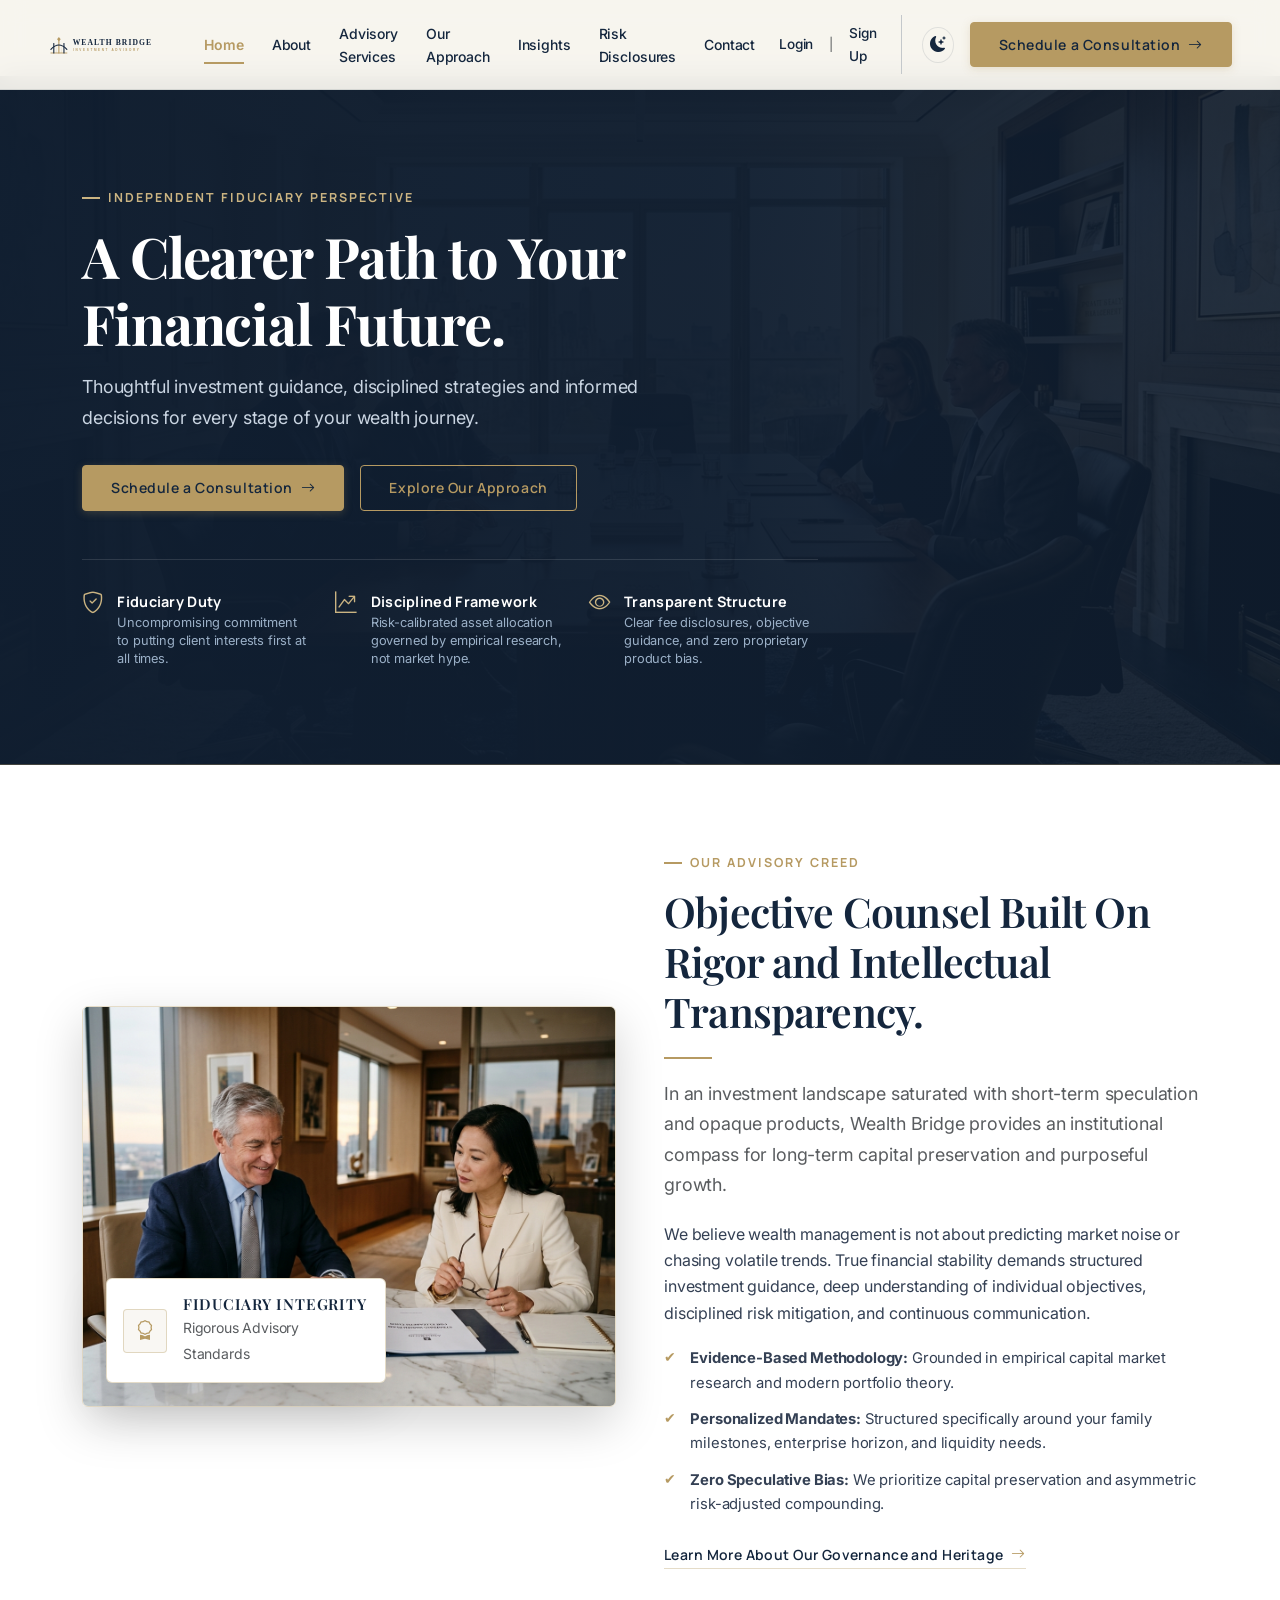
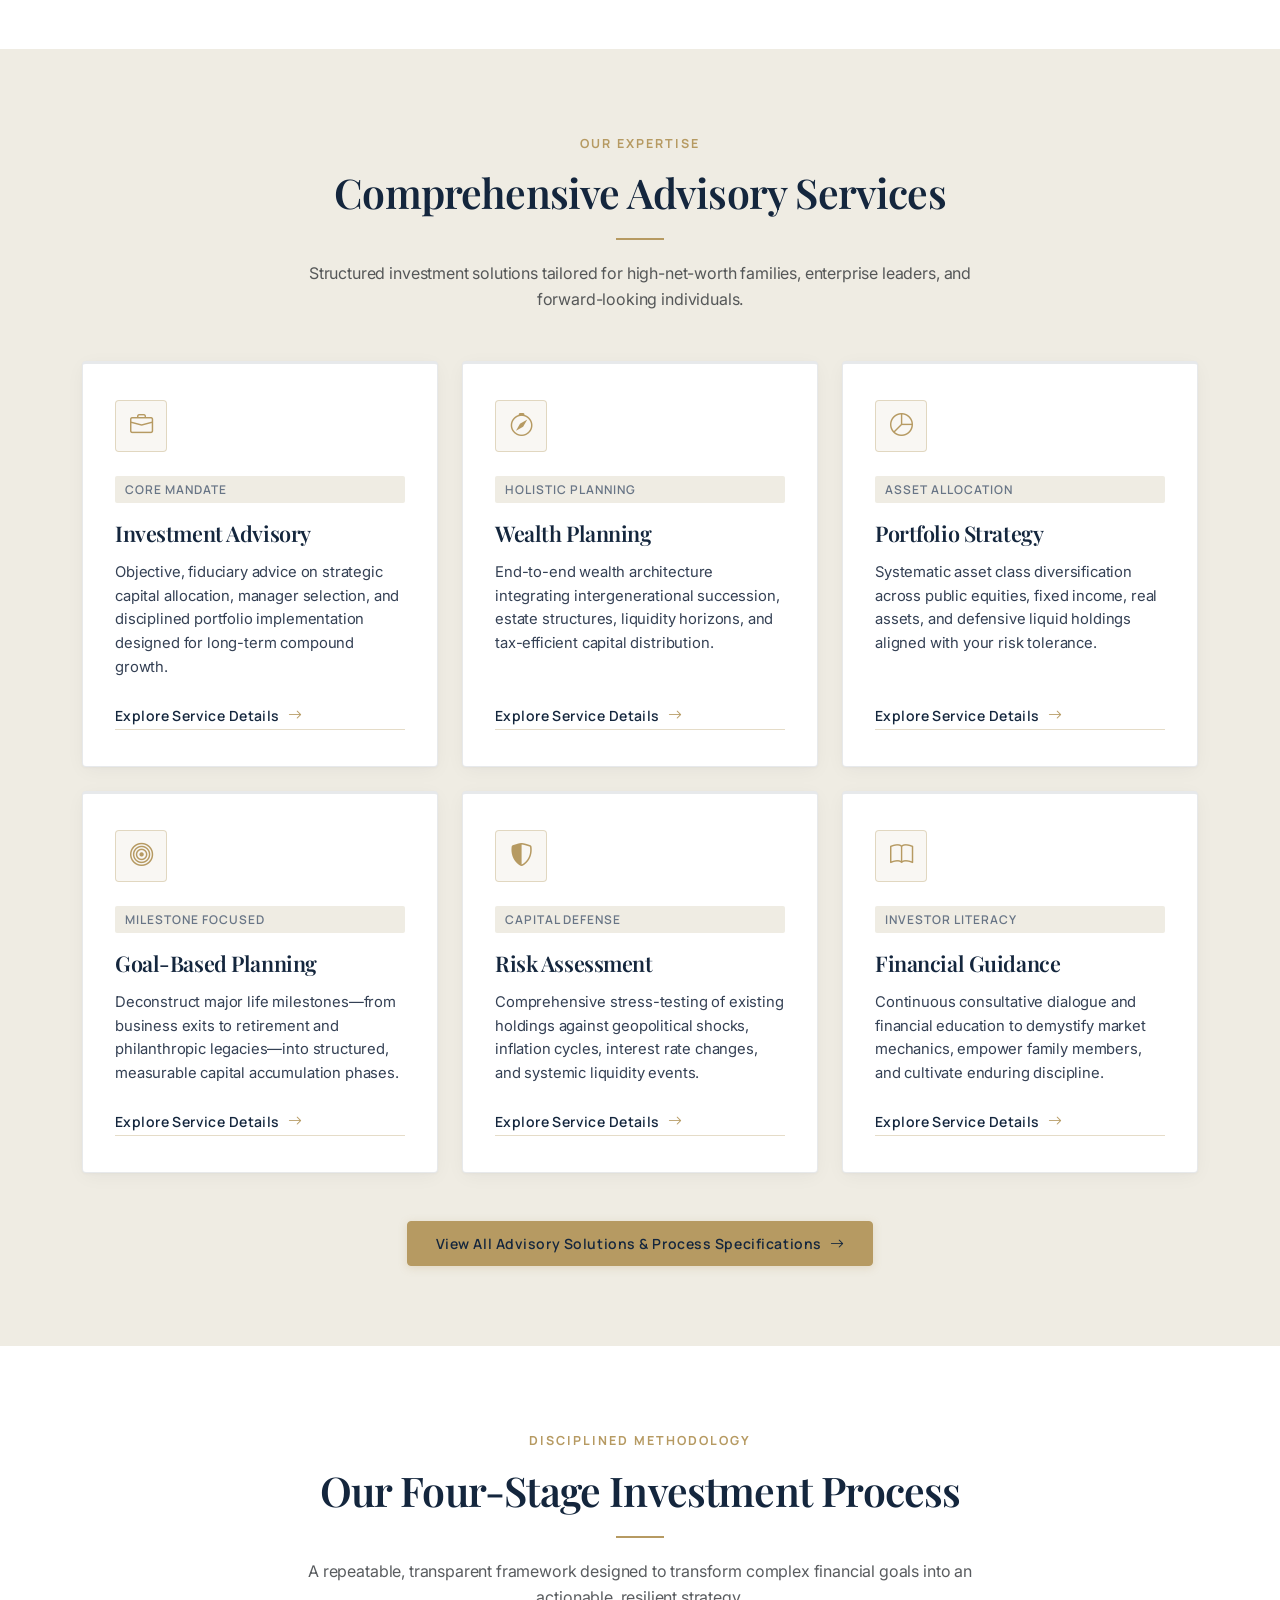
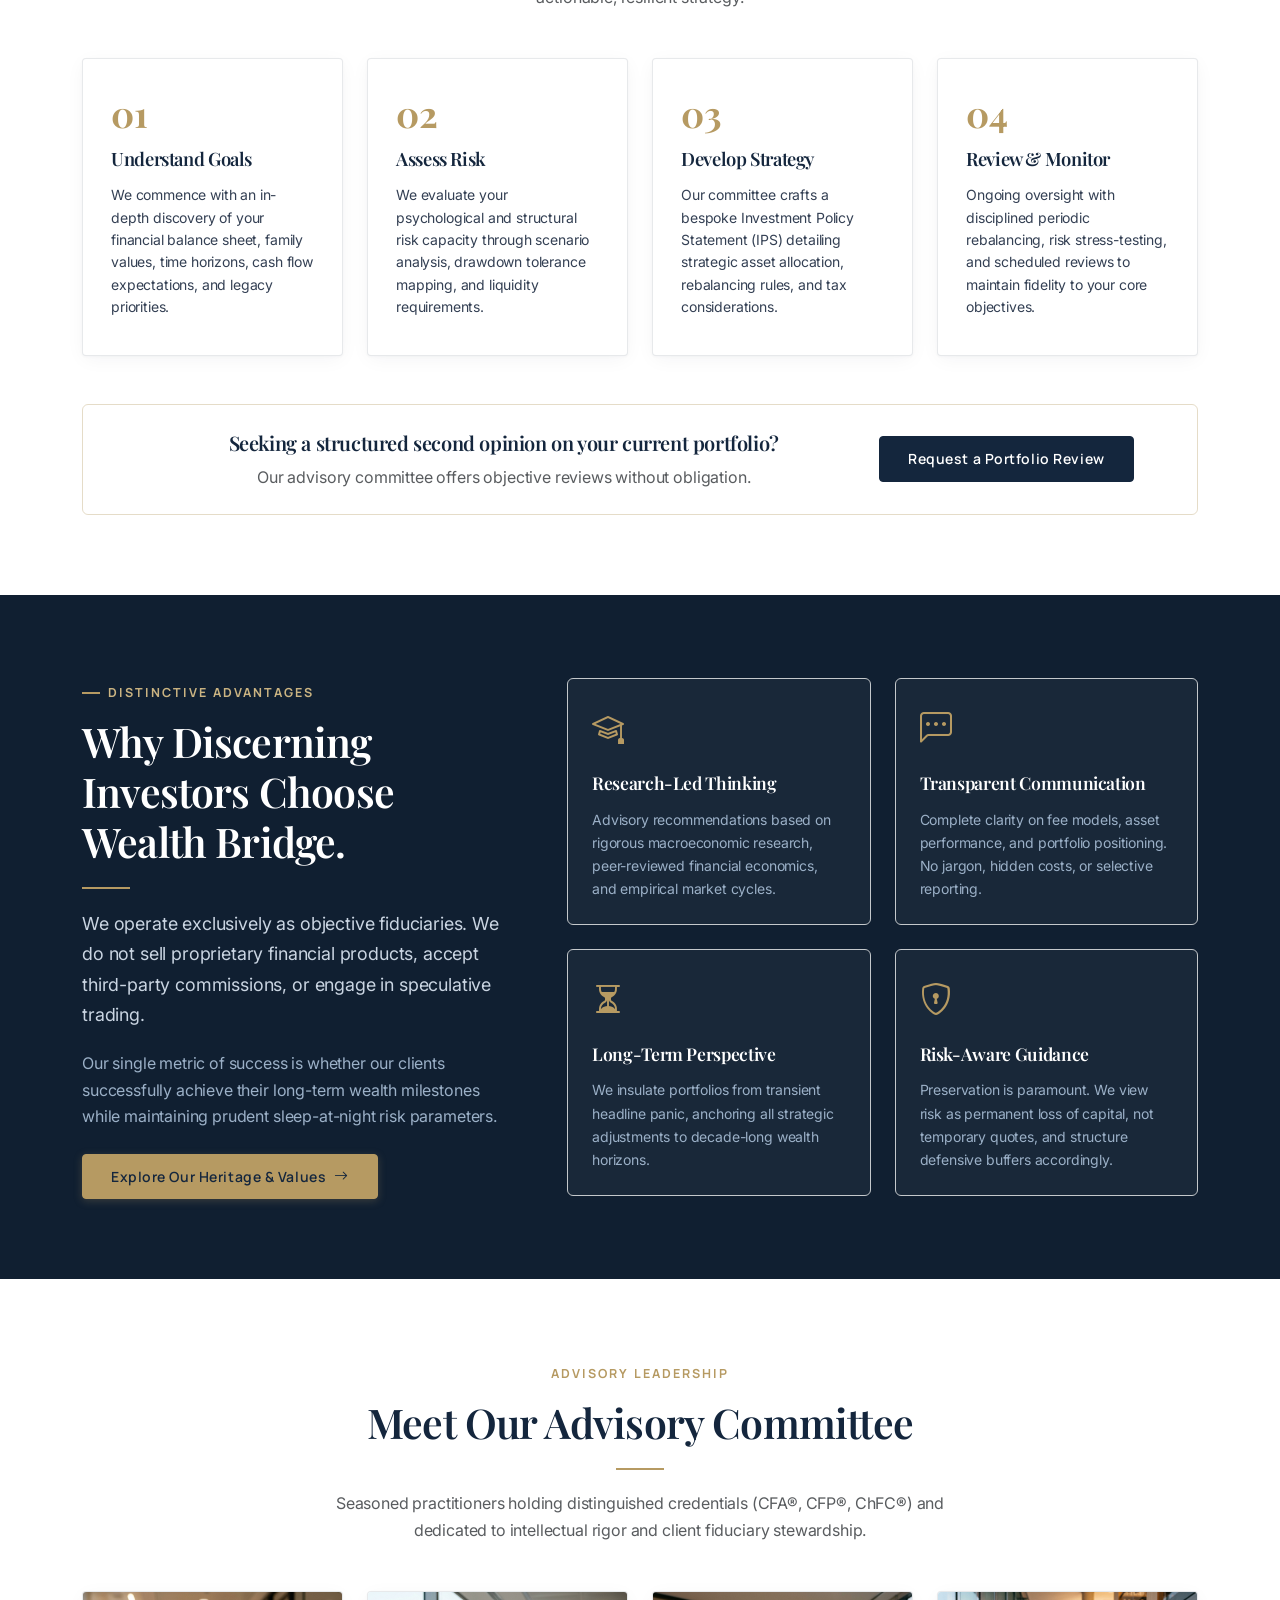
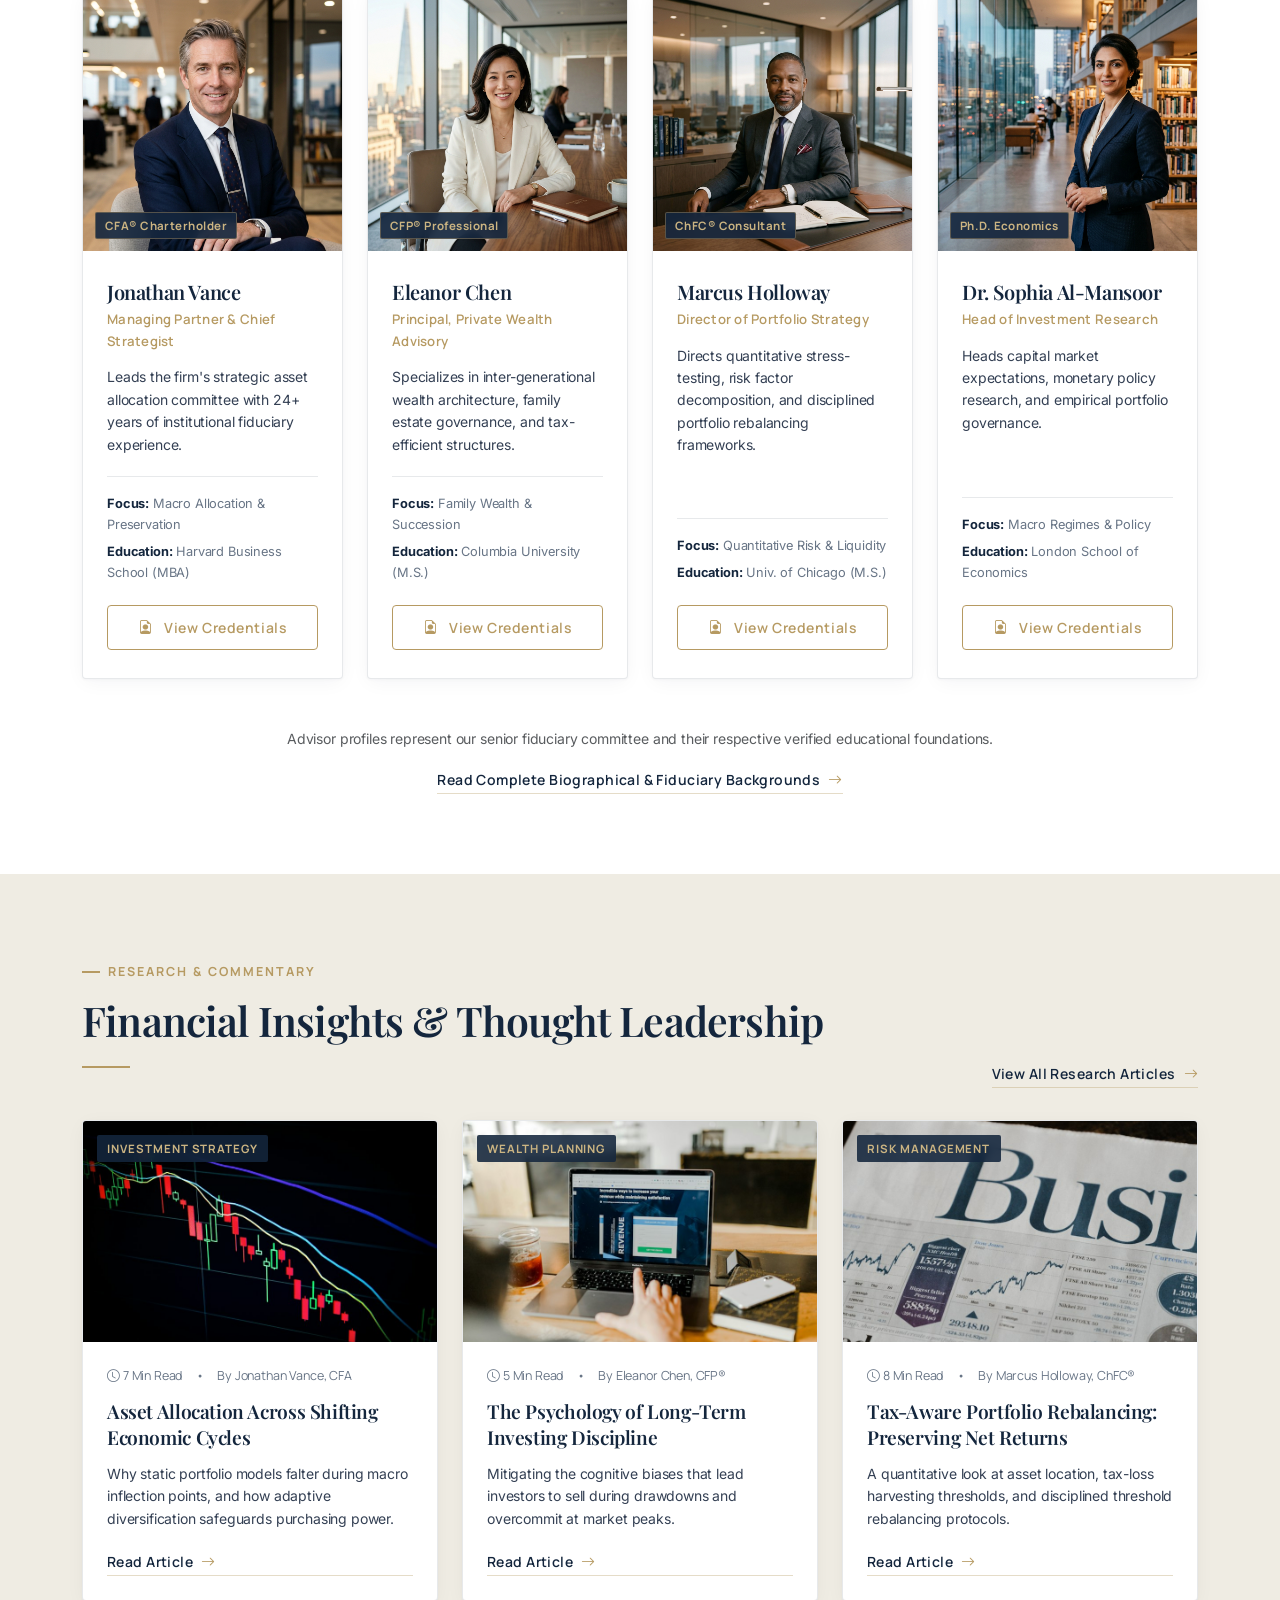
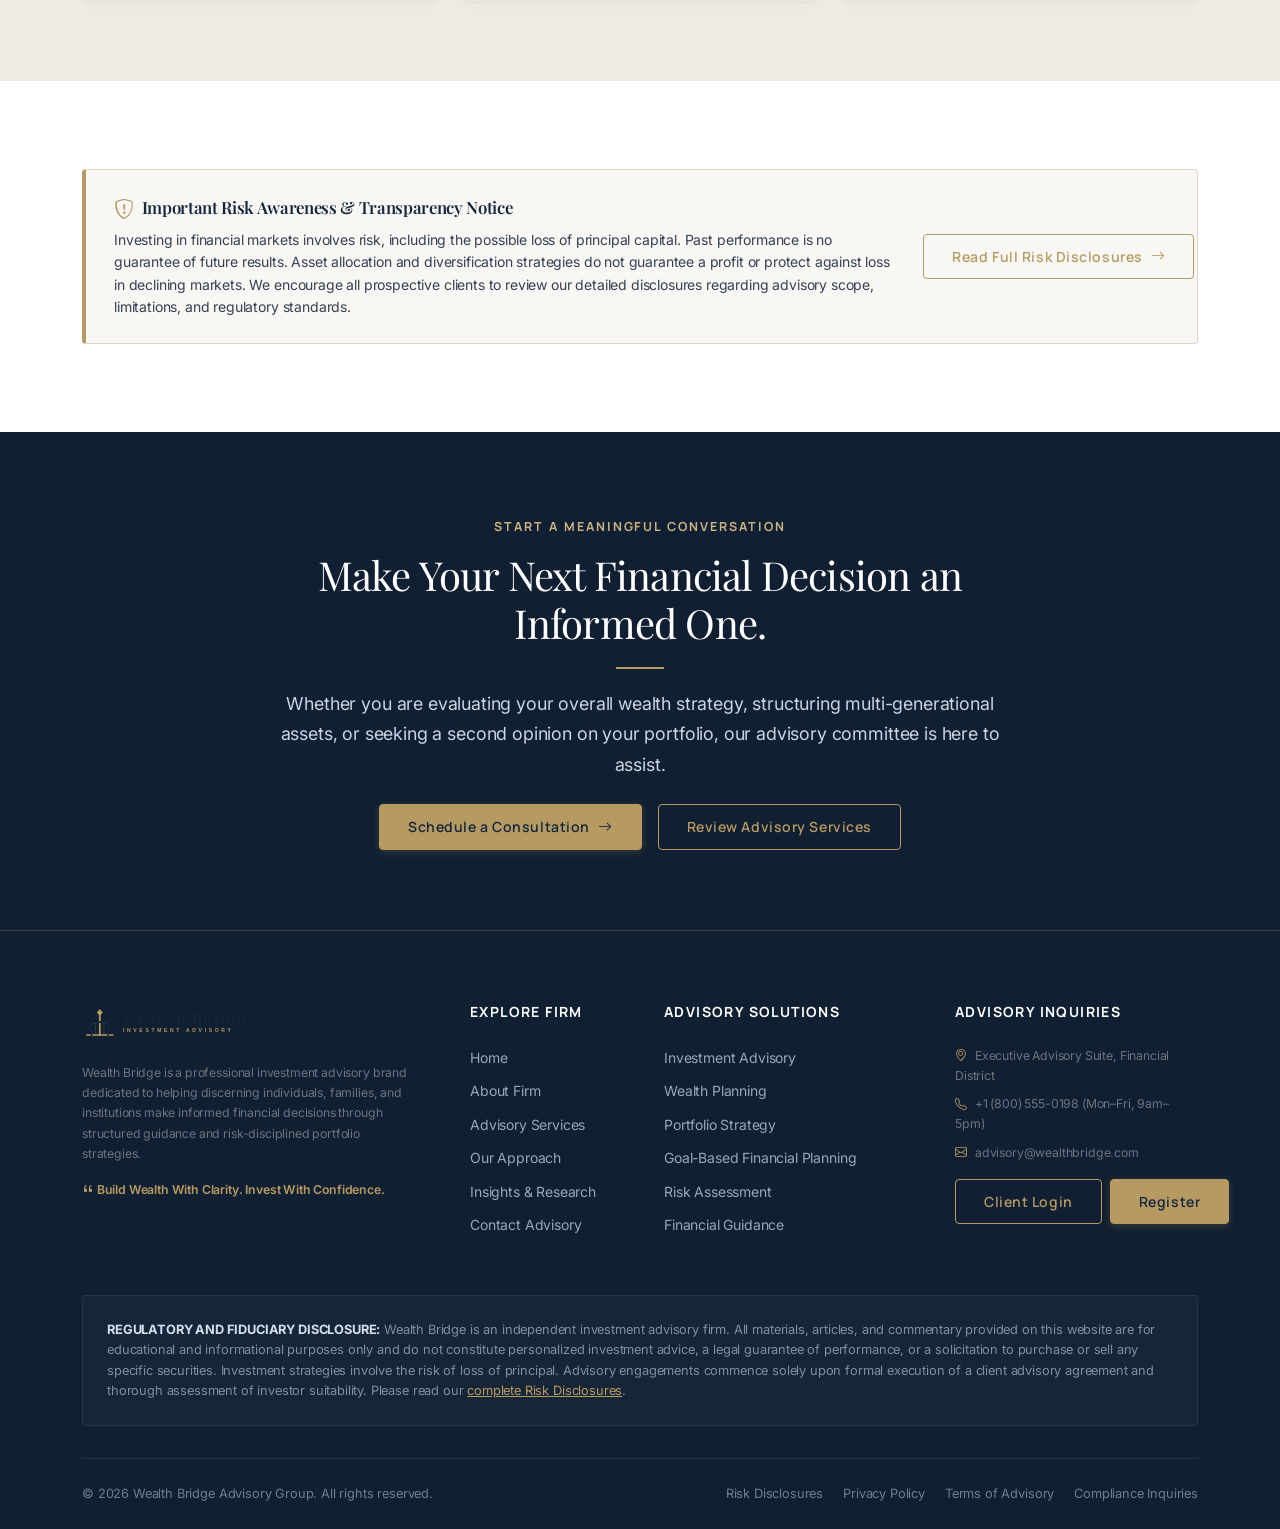
==== index.html @ e9078e32 "Initial commit: Complete Wealth Bridge luxury investment advisory website" ====
<!DOCTYPE html>
<html lang="en" data-theme="light">
<head>
  <meta charset="UTF-8">
  <meta name="viewport" content="width=device-width, initial-scale=1.0">
  <title>Wealth Bridge | Investment Advisory — Build Wealth With Clarity. Invest With Confidence.</title>
  <meta name="description" content="Wealth Bridge is a premier private investment advisory firm providing research-led wealth planning, portfolio strategy, and fiduciary guidance for discerning individuals and institutions.">
  <link rel="icon" type="image/svg+xml" href="assets/images/favicon.svg">

  <!-- Bootstrap 5 CSS & Bootstrap Icons CDN -->
  <link rel="stylesheet" href="https://cdn.jsdelivr.net/npm/bootstrap@5.3.3/dist/css/bootstrap.min.css">
  <link rel="stylesheet" href="https://cdn.jsdelivr.net/npm/bootstrap-icons@1.11.3/font/bootstrap-icons.min.css">

  <!-- Custom Design System -->
  <link rel="stylesheet" href="assets/css/style.css">
</head>
<body>

  <!-- =========================================================================
       MANDATORY NAVIGATION BAR
       ========================================================================= -->
  <header class="wb-navbar">
    <div class="container-fluid px-lg-5">
      <div class="d-flex align-items-center justify-content-between">
        
        <!-- Brand Logo -->
        <a class="navbar-brand" href="index.html" aria-label="Wealth Bridge Home">
          <img src="assets/images/logo.svg" alt="Wealth Bridge Logo" class="brand-logo-img" width="220" height="44">
        </a>

        <!-- Desktop Navigation Items -->
        <nav class="d-none d-xl-flex align-items-center navbar-nav flex-row">
          <a class="nav-link active" href="index.html">Home</a>
          <a class="nav-link" href="about.html">About</a>
          <a class="nav-link" href="advisory-services.html">Advisory Services</a>
          <a class="nav-link" href="investment-approach.html">Our Approach</a>
          <a class="nav-link" href="insights.html">Insights</a>
          <a class="nav-link" href="risk-disclosures.html">Risk Disclosures</a>
          <a class="nav-link" href="contact.html">Contact</a>
        </nav>

        <!-- Navbar Actions (Auth, Theme Toggle, CTA) -->
        <div class="d-flex align-items-center gap-2 gap-md-3">
          
          <!-- Auth links (Desktop) -->
          <div class="d-none d-lg-flex align-items-center gap-1 border-end pe-2 me-1 border-secondary-subtle">
            <a href="login.html" class="nav-auth-link">Login</a>
            <span class="text-muted" style="font-size: 0.8rem;">|</span>
            <a href="signup.html" class="nav-auth-link">Sign Up</a>
          </div>

          <!-- Theme Toggle -->
          <button type="button" class="theme-toggle-btn" aria-label="Toggle theme mode" title="Toggle theme">
            <i class="bi bi-moon-stars-fill"></i>
          </button>

          <!-- Highlighted Mandatory CTA Button -->
          <a href="contact.html" class="btn btn-gold d-none d-sm-inline-flex">
            <span>Schedule a Consultation</span>
            <i class="bi bi-arrow-right"></i>
          </a>

          <!-- Mobile Hamburger Trigger -->
          <button class="navbar-toggler d-xl-none" type="button" data-bs-toggle="offcanvas" data-bs-target="#mobileNavOffcanvas" aria-controls="mobileNavOffcanvas" aria-label="Open navigation menu">
            <i class="bi bi-list fs-3"></i>
          </button>

        </div>
      </div>
    </div>
  </header>

  <!-- Mobile Offcanvas Drawer -->
  <div class="offcanvas offcanvas-end wb-offcanvas" tabindex="-1" id="mobileNavOffcanvas" aria-labelledby="mobileNavLabel">
    <div class="offcanvas-header">
      <a href="index.html" class="d-flex align-items-center">
        <img src="assets/images/logo.svg" alt="Wealth Bridge Logo" class="brand-logo-img" style="height: 34px;">
      </a>
      <button type="button" class="btn-close" data-bs-dismiss="offcanvas" aria-label="Close menu"></button>
    </div>
    <div class="offcanvas-body d-flex flex-column justify-content-between p-4">
      <nav class="nav flex-column mb-4">
        <a class="nav-link active" href="index.html">Home</a>
        <a class="nav-link" href="about.html">About</a>
        <a class="nav-link" href="advisory-services.html">Advisory Services</a>
        <a class="nav-link" href="investment-approach.html">Our Approach</a>
        <a class="nav-link" href="insights.html">Insights</a>
        <a class="nav-link" href="risk-disclosures.html">Risk Disclosures</a>
        <a class="nav-link" href="contact.html">Contact</a>
      </nav>

      <div class="pt-3 border-top">
        <div class="d-flex gap-2 mb-3">
          <a href="login.html" class="btn btn-outline-gold flex-fill text-center">Login</a>
          <a href="signup.html" class="btn btn-gold flex-fill text-center">Sign Up</a>
        </div>
        <a href="contact.html" class="btn btn-navy w-100 mb-3">
          <i class="bi bi-calendar-event me-2"></i>Schedule a Consultation
        </a>
        <p class="text-muted small text-center mb-0">Build Wealth With Clarity. Invest With Confidence.</p>
      </div>
    </div>
  </div>

  <!-- =========================================================================
       MAIN CONTENT WRAPPER
       ========================================================================= -->
  <main class="main-wrapper">

    <!-- HERO SECTION -->
    <section class="hero-flagship">
      <img src="assets/images/hero_wealth_bridge.jpg" alt="Wealth Bridge Boardroom Advisory Suite" class="hero-bg-media">
      <div class="hero-overlay-gradient"></div>

      <div class="container position-relative z-2">
        <div class="row align-items-center py-lg-4">
          <div class="col-lg-9 col-xl-8">
            
            <div class="eyebrow">INDEPENDENT FIDUCIARY PERSPECTIVE</div>
            <h1 class="display-4 fw-bold text-white mb-3">
              A Clearer Path to Your Financial Future.
            </h1>
            <p class="lead">
              Thoughtful investment guidance, disciplined strategies and informed decisions for every stage of your wealth journey.
            </p>

            <div class="hero-cta-group">
              <a href="contact.html" class="btn btn-gold btn-lg">
                <span>Schedule a Consultation</span>
                <i class="bi bi-arrow-right"></i>
              </a>
              <a href="investment-approach.html" class="btn btn-outline-gold btn-lg">
                <span>Explore Our Approach</span>
              </a>
            </div>

            <!-- Trust and Expertise Pillars Strip -->
            <div class="hero-trust-strip mt-4">
              <div class="trust-pillar-item">
                <i class="bi bi-shield-check trust-pillar-icon"></i>
                <div>
                  <h4>Fiduciary Duty</h4>
                  <p>Uncompromising commitment to putting client interests first at all times.</p>
                </div>
              </div>
              <div class="trust-pillar-item">
                <i class="bi bi-graph-up-arrow trust-pillar-icon"></i>
                <div>
                  <h4>Disciplined Framework</h4>
                  <p>Risk-calibrated asset allocation governed by empirical research, not market hype.</p>
                </div>
              </div>
              <div class="trust-pillar-item">
                <i class="bi bi-eye trust-pillar-icon"></i>
                <div>
                  <h4>Transparent Structure</h4>
                  <p>Clear fee disclosures, objective guidance, and zero proprietary product bias.</p>
                </div>
              </div>
            </div>

          </div>
        </div>
      </div>
    </section>

    <!-- TRUST & EXPERTISE PHILOSOPHY -->
    <section class="section-padding section-surface">
      <div class="container">
        <div class="row align-items-center g-5">
          <div class="col-lg-6">
            <div class="position-relative">
              <div class="ratio ratio-4x3 rounded overflow-hidden shadow-lg border" style="border-color: var(--wb-border-gold) !important;">
                <img src="assets/images/consultation_meeting.jpg" alt="Wealth Bridge Senior Advisors in Private Consultation" class="w-100 h-100 object-fit-cover">
              </div>
              <!-- Floating Highlight Badge -->
              <div class="position-absolute bottom-0 start-0 m-4 p-3 rounded shadow-lg bg-surface border border-gold d-none d-md-block" style="max-width: 280px;">
                <div class="d-flex align-items-center gap-3">
                  <div class="service-icon-wrap mb-0" style="width: 44px; height: 44px; font-size: 1.25rem;">
                    <i class="bi bi-award"></i>
                  </div>
                  <div>
                    <h5 class="h6 mb-0 text-heading">Fiduciary Integrity</h5>
                    <small class="text-muted">Rigorous Advisory Standards</small>
                  </div>
                </div>
              </div>
            </div>
          </div>

          <div class="col-lg-6">
            <span class="eyebrow">OUR ADVISORY CREED</span>
            <h2 class="mb-3">Objective Counsel Built On Rigor and Intellectual Transparency.</h2>
            <div class="gold-divider"></div>
            <p class="lead text-muted">
              In an investment landscape saturated with short-term speculation and opaque products, Wealth Bridge provides an institutional compass for long-term capital preservation and purposeful growth.
            </p>
            <p>
              We believe wealth management is not about predicting market noise or chasing volatile trends. True financial stability demands structured investment guidance, deep understanding of individual objectives, disciplined risk mitigation, and continuous communication.
            </p>
            <ul class="service-feature-list mb-4">
              <li><strong>Evidence-Based Methodology:</strong> Grounded in empirical capital market research and modern portfolio theory.</li>
              <li><strong>Personalized Mandates:</strong> Structured specifically around your family milestones, enterprise horizon, and liquidity needs.</li>
              <li><strong>Zero Speculative Bias:</strong> We prioritize capital preservation and asymmetric risk-adjusted compounding.</li>
            </ul>
            <a href="about.html" class="editorial-link">
              <span>Learn More About Our Governance and Heritage</span>
              <i class="bi bi-arrow-right"></i>
            </a>
          </div>
        </div>
      </div>
    </section>

    <!-- CORE ADVISORY SERVICES SECTION -->
    <section class="section-padding section-alt">
      <div class="container">
        
        <div class="section-header text-center">
          <span class="eyebrow eyebrow-center">OUR EXPERTISE</span>
          <h2>Comprehensive Advisory Services</h2>
          <div class="gold-divider center"></div>
          <p class="text-muted">
            Structured investment solutions tailored for high-net-worth families, enterprise leaders, and forward-looking individuals.
          </p>
        </div>

        <div class="row g-4">
          
          <!-- Service 1 -->
          <div class="col-md-6 col-lg-4">
            <div class="service-card">
              <div class="service-icon-wrap">
                <i class="bi bi-briefcase"></i>
              </div>
              <span class="service-meta-badge">Core Mandate</span>
              <h3>Investment Advisory</h3>
              <p>
                Objective, fiduciary advice on strategic capital allocation, manager selection, and disciplined portfolio implementation designed for long-term compound growth.
              </p>
              <a href="advisory-services.html#service-investment-advisory" class="editorial-link mt-auto">
                <span>Explore Service Details</span>
                <i class="bi bi-arrow-right"></i>
              </a>
            </div>
          </div>

          <!-- Service 2 -->
          <div class="col-md-6 col-lg-4">
            <div class="service-card">
              <div class="service-icon-wrap">
                <i class="bi bi-compass"></i>
              </div>
              <span class="service-meta-badge">Holistic Planning</span>
              <h3>Wealth Planning</h3>
              <p>
                End-to-end wealth architecture integrating intergenerational succession, estate structures, liquidity horizons, and tax-efficient capital distribution.
              </p>
              <a href="advisory-services.html#service-wealth-planning" class="editorial-link mt-auto">
                <span>Explore Service Details</span>
                <i class="bi bi-arrow-right"></i>
              </a>
            </div>
          </div>

          <!-- Service 3 -->
          <div class="col-md-6 col-lg-4">
            <div class="service-card">
              <div class="service-icon-wrap">
                <i class="bi bi-pie-chart"></i>
              </div>
              <span class="service-meta-badge">Asset Allocation</span>
              <h3>Portfolio Strategy</h3>
              <p>
                Systematic asset class diversification across public equities, fixed income, real assets, and defensive liquid holdings aligned with your risk tolerance.
              </p>
              <a href="advisory-services.html#service-portfolio-strategy" class="editorial-link mt-auto">
                <span>Explore Service Details</span>
                <i class="bi bi-arrow-right"></i>
              </a>
            </div>
          </div>

          <!-- Service 4 -->
          <div class="col-md-6 col-lg-4">
            <div class="service-card">
              <div class="service-icon-wrap">
                <i class="bi bi-bullseye"></i>
              </div>
              <span class="service-meta-badge">Milestone Focused</span>
              <h3>Goal-Based Planning</h3>
              <p>
                Deconstruct major life milestones—from business exits to retirement and philanthropic legacies—into structured, measurable capital accumulation phases.
              </p>
              <a href="advisory-services.html#service-goal-planning" class="editorial-link mt-auto">
                <span>Explore Service Details</span>
                <i class="bi bi-arrow-right"></i>
              </a>
            </div>
          </div>

          <!-- Service 5 -->
          <div class="col-md-6 col-lg-4">
            <div class="service-card">
              <div class="service-icon-wrap">
                <i class="bi bi-shield-shaded"></i>
              </div>
              <span class="service-meta-badge">Capital Defense</span>
              <h3>Risk Assessment</h3>
              <p>
                Comprehensive stress-testing of existing holdings against geopolitical shocks, inflation cycles, interest rate changes, and systemic liquidity events.
              </p>
              <a href="advisory-services.html#service-risk-assessment" class="editorial-link mt-auto">
                <span>Explore Service Details</span>
                <i class="bi bi-arrow-right"></i>
              </a>
            </div>
          </div>

          <!-- Service 6 -->
          <div class="col-md-6 col-lg-4">
            <div class="service-card">
              <div class="service-icon-wrap">
                <i class="bi bi-book"></i>
              </div>
              <span class="service-meta-badge">Investor Literacy</span>
              <h3>Financial Guidance</h3>
              <p>
                Continuous consultative dialogue and financial education to demystify market mechanics, empower family members, and cultivate enduring discipline.
              </p>
              <a href="advisory-services.html#service-financial-guidance" class="editorial-link mt-auto">
                <span>Explore Service Details</span>
                <i class="bi bi-arrow-right"></i>
              </a>
            </div>
          </div>

        </div>

        <div class="text-center mt-5">
          <a href="advisory-services.html" class="btn btn-gold btn-lg">
            <span>View All Advisory Solutions & Process Specifications</span>
            <i class="bi bi-arrow-right"></i>
          </a>
        </div>

      </div>
    </section>

    <!-- OUR INVESTMENT APPROACH (VISUAL PROCESS) -->
    <section class="section-padding section-surface">
      <div class="container">
        
        <div class="section-header text-center">
          <span class="eyebrow eyebrow-center">DISCIPLINED METHODOLOGY</span>
          <h2>Our Four-Stage Investment Process</h2>
          <div class="gold-divider center"></div>
          <p class="text-muted">
            A repeatable, transparent framework designed to transform complex financial goals into an actionable, resilient strategy.
          </p>
        </div>

        <div class="process-grid">
          
          <div class="process-step-card">
            <span class="process-num">01</span>
            <h4>Understand Goals</h4>
            <p>
              We commence with an in-depth discovery of your financial balance sheet, family values, time horizons, cash flow expectations, and legacy priorities.
            </p>
          </div>

          <div class="process-step-card">
            <span class="process-num">02</span>
            <h4>Assess Risk</h4>
            <p>
              We evaluate your psychological and structural risk capacity through scenario analysis, drawdown tolerance mapping, and liquidity requirements.
            </p>
          </div>

          <div class="process-step-card">
            <span class="process-num">03</span>
            <h4>Develop Strategy</h4>
            <p>
              Our committee crafts a bespoke Investment Policy Statement (IPS) detailing strategic asset allocation, rebalancing rules, and tax considerations.
            </p>
          </div>

          <div class="process-step-card">
            <span class="process-num">04</span>
            <h4>Review & Monitor</h4>
            <p>
              Ongoing oversight with disciplined periodic rebalancing, risk stress-testing, and scheduled reviews to maintain fidelity to your core objectives.
            </p>
          </div>

        </div>

        <div class="mt-5 p-4 rounded border border-gold bg-alt text-center">
          <div class="row align-items-center justify-content-center">
            <div class="col-lg-8">
              <h4 class="mb-2">Seeking a structured second opinion on your current portfolio?</h4>
              <p class="mb-0 text-muted">Our advisory committee offers objective reviews without obligation.</p>
            </div>
            <div class="col-lg-3 text-lg-end mt-3 mt-lg-0">
              <a href="contact.html" class="btn btn-navy">Request a Portfolio Review</a>
            </div>
          </div>
        </div>

      </div>
    </section>

    <!-- WHY WEALTH BRIDGE (CREDIBILITY & INTEGRITY) -->
    <section class="section-padding section-navy">
      <div class="container">
        
        <div class="row align-items-center g-5">
          <div class="col-lg-5">
            <span class="eyebrow" style="color: #CBB482;">DISTINCTIVE ADVANTAGES</span>
            <h2 class="text-white mb-3">Why Discerning Investors Choose Wealth Bridge.</h2>
            <div class="gold-divider"></div>
            <p class="lead" style="color: #CAD5E2;">
              We operate exclusively as objective fiduciaries. We do not sell proprietary financial products, accept third-party commissions, or engage in speculative trading.
            </p>
            <p style="color: #9BB0C7;">
              Our single metric of success is whether our clients successfully achieve their long-term wealth milestones while maintaining prudent sleep-at-night risk parameters.
            </p>
            <div class="mt-4">
              <a href="about.html" class="btn btn-gold">
                <span>Explore Our Heritage & Values</span>
                <i class="bi bi-arrow-right"></i>
              </a>
            </div>
          </div>

          <div class="col-lg-7">
            <div class="row g-4">
              
              <div class="col-sm-6">
                <div class="p-4 rounded border border-secondary-subtle h-100" style="background-color: rgba(255, 255, 255, 0.04);">
                  <div class="text-gold fs-2 mb-3"><i class="bi bi-mortarboard"></i></div>
                  <h4 class="text-white h5">Research-Led Thinking</h4>
                  <p class="small mb-0" style="color: #9BB0C7;">
                    Advisory recommendations based on rigorous macroeconomic research, peer-reviewed financial economics, and empirical market cycles.
                  </p>
                </div>
              </div>

              <div class="col-sm-6">
                <div class="p-4 rounded border border-secondary-subtle h-100" style="background-color: rgba(255, 255, 255, 0.04);">
                  <div class="text-gold fs-2 mb-3"><i class="bi bi-chat-left-dots"></i></div>
                  <h4 class="text-white h5">Transparent Communication</h4>
                  <p class="small mb-0" style="color: #9BB0C7;">
                    Complete clarity on fee models, asset performance, and portfolio positioning. No jargon, hidden costs, or selective reporting.
                  </p>
                </div>
              </div>

              <div class="col-sm-6">
                <div class="p-4 rounded border border-secondary-subtle h-100" style="background-color: rgba(255, 255, 255, 0.04);">
                  <div class="text-gold fs-2 mb-3"><i class="bi bi-hourglass-split"></i></div>
                  <h4 class="text-white h5">Long-Term Perspective</h4>
                  <p class="small mb-0" style="color: #9BB0C7;">
                    We insulate portfolios from transient headline panic, anchoring all strategic adjustments to decade-long wealth horizons.
                  </p>
                </div>
              </div>

              <div class="col-sm-6">
                <div class="p-4 rounded border border-secondary-subtle h-100" style="background-color: rgba(255, 255, 255, 0.04);">
                  <div class="text-gold fs-2 mb-3"><i class="bi bi-shield-lock"></i></div>
                  <h4 class="text-white h5">Risk-Aware Guidance</h4>
                  <p class="small mb-0" style="color: #9BB0C7;">
                    Preservation is paramount. We view risk as permanent loss of capital, not temporary quotes, and structure defensive buffers accordingly.
                  </p>
                </div>
              </div>

            </div>
          </div>
        </div>

      </div>
    </section>

    <!-- MEET THE TEAM (VERIFIED-STYLE CREDENTIALS) -->
    <section class="section-padding section-surface">
      <div class="container">
        
        <div class="section-header text-center">
          <span class="eyebrow eyebrow-center">ADVISORY LEADERSHIP</span>
          <h2>Meet Our Advisory Committee</h2>
          <div class="gold-divider center"></div>
          <p class="text-muted">
            Seasoned practitioners holding distinguished credentials (CFA®, CFP®, ChFC®) and dedicated to intellectual rigor and client fiduciary stewardship.
          </p>
        </div>

        <div class="row g-4">
          
          <!-- Advisor 1: Jonathan Vance -->
          <div class="col-md-6 col-lg-3">
            <div class="advisor-card">
              <div class="advisor-img-wrap">
                <img src="assets/images/advisor_vance.jpg" alt="Jonathan Vance, CFA - Managing Partner" loading="lazy">
                <div class="advisor-badge-strip">
                  <span class="credential-pill">CFA® Charterholder</span>
                </div>
              </div>
              <div class="advisor-content">
                <h3>Jonathan Vance</h3>
                <div class="advisor-title">Managing Partner & Chief Strategist</div>
                <p class="advisor-bio">
                  Leads the firm's strategic asset allocation committee with 24+ years of institutional fiduciary experience.
                </p>
                <div class="advisor-meta">
                  <div class="advisor-meta-item"><strong>Focus:</strong> Macro Allocation & Preservation</div>
                  <div class="advisor-meta-item"><strong>Education:</strong> Harvard Business School (MBA)</div>
                </div>
                <button type="button" class="btn btn-outline-gold btn-sm w-100 mt-3 view-credentials-btn" data-advisor="vance">
                  <i class="bi bi-file-earmark-person me-1"></i>View Credentials
                </button>
              </div>
            </div>
          </div>

          <!-- Advisor 2: Eleanor Chen -->
          <div class="col-md-6 col-lg-3">
            <div class="advisor-card">
              <div class="advisor-img-wrap">
                <img src="assets/images/advisor_chen.jpg" alt="Eleanor Chen, CFP® - Principal" loading="lazy">
                <div class="advisor-badge-strip">
                  <span class="credential-pill">CFP® Professional</span>
                </div>
              </div>
              <div class="advisor-content">
                <h3>Eleanor Chen</h3>
                <div class="advisor-title">Principal, Private Wealth Advisory</div>
                <p class="advisor-bio">
                  Specializes in inter-generational wealth architecture, family estate governance, and tax-efficient structures.
                </p>
                <div class="advisor-meta">
                  <div class="advisor-meta-item"><strong>Focus:</strong> Family Wealth & Succession</div>
                  <div class="advisor-meta-item"><strong>Education:</strong> Columbia University (M.S.)</div>
                </div>
                <button type="button" class="btn btn-outline-gold btn-sm w-100 mt-3 view-credentials-btn" data-advisor="chen">
                  <i class="bi bi-file-earmark-person me-1"></i>View Credentials
                </button>
              </div>
            </div>
          </div>

          <!-- Advisor 3: Marcus Holloway -->
          <div class="col-md-6 col-lg-3">
            <div class="advisor-card">
              <div class="advisor-img-wrap">
                <img src="assets/images/advisor_holloway.jpg" alt="Marcus Holloway, ChFC® - Director" loading="lazy">
                <div class="advisor-badge-strip">
                  <span class="credential-pill">ChFC® Consultant</span>
                </div>
              </div>
              <div class="advisor-content">
                <h3>Marcus Holloway</h3>
                <div class="advisor-title">Director of Portfolio Strategy</div>
                <p class="advisor-bio">
                  Directs quantitative stress-testing, risk factor decomposition, and disciplined portfolio rebalancing frameworks.
                </p>
                <div class="advisor-meta">
                  <div class="advisor-meta-item"><strong>Focus:</strong> Quantitative Risk & Liquidity</div>
                  <div class="advisor-meta-item"><strong>Education:</strong> Univ. of Chicago (M.S.)</div>
                </div>
                <button type="button" class="btn btn-outline-gold btn-sm w-100 mt-3 view-credentials-btn" data-advisor="holloway">
                  <i class="bi bi-file-earmark-person me-1"></i>View Credentials
                </button>
              </div>
            </div>
          </div>

          <!-- Advisor 4: Dr. Sophia Al-Mansoor -->
          <div class="col-md-6 col-lg-3">
            <div class="advisor-card">
              <div class="advisor-img-wrap">
                <img src="assets/images/advisor_mansoor.jpg" alt="Dr. Sophia Al-Mansoor, Ph.D. - Research Head" loading="lazy">
                <div class="advisor-badge-strip">
                  <span class="credential-pill">Ph.D. Economics</span>
                </div>
              </div>
              <div class="advisor-content">
                <h3>Dr. Sophia Al-Mansoor</h3>
                <div class="advisor-title">Head of Investment Research</div>
                <p class="advisor-bio">
                  Heads capital market expectations, monetary policy research, and empirical portfolio governance.
                </p>
                <div class="advisor-meta">
                  <div class="advisor-meta-item"><strong>Focus:</strong> Macro Regimes & Policy</div>
                  <div class="advisor-meta-item"><strong>Education:</strong> London School of Economics</div>
                </div>
                <button type="button" class="btn btn-outline-gold btn-sm w-100 mt-3 view-credentials-btn" data-advisor="mansoor">
                  <i class="bi bi-file-earmark-person me-1"></i>View Credentials
                </button>
              </div>
            </div>
          </div>

        </div>

        <div class="text-center mt-5">
          <small class="text-muted d-block mb-3">Advisor profiles represent our senior fiduciary committee and their respective verified educational foundations.</small>
          <a href="about.html#team" class="editorial-link">
            <span>Read Complete Biographical & Fiduciary Backgrounds</span>
            <i class="bi bi-arrow-right"></i>
          </a>
        </div>

      </div>
    </section>

    <!-- FINANCIAL INSIGHTS & EDITORIAL PREVIEWS -->
    <section class="section-padding section-alt">
      <div class="container">
        
        <div class="d-flex flex-column flex-md-row justify-content-between align-items-md-end mb-4 pb-2">
          <div>
            <span class="eyebrow">RESEARCH & COMMENTARY</span>
            <h2>Financial Insights & Thought Leadership</h2>
            <div class="gold-divider"></div>
          </div>
          <div class="mt-3 mt-md-0">
            <a href="insights.html" class="editorial-link">
              <span>View All Research Articles</span>
              <i class="bi bi-arrow-right"></i>
            </a>
          </div>
        </div>

        <div class="row g-4">
          
          <!-- Article 1 -->
          <div class="col-md-6 col-lg-4">
            <article class="insight-card">
              <div class="insight-img-wrap">
                <img src="assets/images/insight_1.jpg" alt="Asset Allocation Across Shifting Economic Cycles" loading="lazy">
                <span class="insight-category-badge">Investment Strategy</span>
              </div>
              <div class="insight-content">
                <div class="insight-meta">
                  <span><i class="bi bi-clock me-1"></i>7 Min Read</span>
                  <span>•</span>
                  <span>By Jonathan Vance, CFA</span>
                </div>
                <h3>Asset Allocation Across Shifting Economic Cycles</h3>
                <p>
                  Why static portfolio models falter during macro inflection points, and how adaptive diversification safeguards purchasing power.
                </p>
                <a href="insights.html" class="editorial-link mt-auto">
                  <span>Read Article</span>
                  <i class="bi bi-arrow-right"></i>
                </a>
              </div>
            </article>
          </div>

          <!-- Article 2 -->
          <div class="col-md-6 col-lg-4">
            <article class="insight-card">
              <div class="insight-img-wrap">
                <img src="assets/images/insight_2.jpg" alt="The Behavioral Psychology of Long-Term Investing Discipline" loading="lazy">
                <span class="insight-category-badge">Wealth Planning</span>
              </div>
              <div class="insight-content">
                <div class="insight-meta">
                  <span><i class="bi bi-clock me-1"></i>5 Min Read</span>
                  <span>•</span>
                  <span>By Eleanor Chen, CFP®</span>
                </div>
                <h3>The Psychology of Long-Term Investing Discipline</h3>
                <p>
                  Mitigating the cognitive biases that lead investors to sell during drawdowns and overcommit at market peaks.
                </p>
                <a href="insights.html" class="editorial-link mt-auto">
                  <span>Read Article</span>
                  <i class="bi bi-arrow-right"></i>
                </a>
              </div>
            </article>
          </div>

          <!-- Article 3 -->
          <div class="col-md-6 col-lg-4">
            <article class="insight-card">
              <div class="insight-img-wrap">
                <img src="assets/images/insight_3.jpg" alt="Tax-Aware Portfolio Rebalancing: Preserving Real Net Returns" loading="lazy">
                <span class="insight-category-badge">Risk Management</span>
              </div>
              <div class="insight-content">
                <div class="insight-meta">
                  <span><i class="bi bi-clock me-1"></i>8 Min Read</span>
                  <span>•</span>
                  <span>By Marcus Holloway, ChFC®</span>
                </div>
                <h3>Tax-Aware Portfolio Rebalancing: Preserving Net Returns</h3>
                <p>
                  A quantitative look at asset location, tax-loss harvesting thresholds, and disciplined threshold rebalancing protocols.
                </p>
                <a href="insights.html" class="editorial-link mt-auto">
                  <span>Read Article</span>
                  <i class="bi bi-arrow-right"></i>
                </a>
              </div>
            </article>
          </div>

        </div>

      </div>
    </section>

    <!-- PROMINENT RISK AWARENESS CALLOUT -->
    <section class="section-padding-sm section-surface">
      <div class="container">
        <div class="risk-callout-box">
          <div class="row align-items-center">
            <div class="col-lg-9">
              <h4>
                <i class="bi bi-shield-exclamation text-gold fs-5"></i>
                <span>Important Risk Awareness & Transparency Notice</span>
              </h4>
              <p>
                Investing in financial markets involves risk, including the possible loss of principal capital. Past performance is no guarantee of future results. Asset allocation and diversification strategies do not guarantee a profit or protect against loss in declining markets. We encourage all prospective clients to review our detailed disclosures regarding advisory scope, limitations, and regulatory standards.
              </p>
            </div>
            <div class="col-lg-3 text-lg-end mt-3 mt-lg-0">
              <a href="risk-disclosures.html" class="btn btn-outline-gold">
                <span>Read Full Risk Disclosures</span>
                <i class="bi bi-arrow-right"></i>
              </a>
            </div>
          </div>
        </div>
      </div>
    </section>

    <!-- FINAL CALL TO ACTION SECTION -->
    <section class="section-padding section-navy text-center position-relative overflow-hidden">
      <div class="container position-relative z-2">
        <div class="row justify-content-center">
          <div class="col-lg-8">
            <span class="eyebrow eyebrow-center" style="color: #CBB482;">START A MEANINGFUL CONVERSATION</span>
            <h2 class="display-6 text-white mb-3">Make Your Next Financial Decision an Informed One.</h2>
            <div class="gold-divider center"></div>
            <p class="lead mb-4" style="color: #CAD5E2;">
              Whether you are evaluating your overall wealth strategy, structuring multi-generational assets, or seeking a second opinion on your portfolio, our advisory committee is here to assist.
            </p>
            <div class="d-flex flex-wrap justify-content-center gap-3">
              <a href="contact.html" class="btn btn-gold btn-lg">
                <span>Schedule a Consultation</span>
                <i class="bi bi-arrow-right"></i>
              </a>
              <a href="advisory-services.html" class="btn btn-outline-gold btn-lg">
                <span>Review Advisory Services</span>
              </a>
            </div>
          </div>
        </div>
      </div>
    </section>

  </main>

  <!-- =========================================================================
       MASTER INSTITUTIONAL FOOTER
       ========================================================================= -->
  <footer class="wb-footer">
    <div class="container">
      <div class="row g-5">
        
        <!-- Brand Summary -->
        <div class="col-lg-4">
          <a href="index.html" class="d-inline-block mb-3">
            <img src="assets/images/logo-dark.svg" alt="Wealth Bridge Logo" class="brand-logo-img" style="height: 38px;">
          </a>
          <p class="small text-secondary mb-3">
            Wealth Bridge is a professional investment advisory brand dedicated to helping discerning individuals, families, and institutions make informed financial decisions through structured guidance and risk-disciplined portfolio strategies.
          </p>
          <div class="text-gold small fw-semibold">
            <i class="bi bi-quote"></i> Build Wealth With Clarity. Invest With Confidence.
          </div>
        </div>

        <!-- Navigation Links -->
        <div class="col-6 col-md-3 col-lg-2">
          <h4>Explore Firm</h4>
          <ul class="wb-footer-links">
            <li><a href="index.html">Home</a></li>
            <li><a href="about.html">About Firm</a></li>
            <li><a href="advisory-services.html">Advisory Services</a></li>
            <li><a href="investment-approach.html">Our Approach</a></li>
            <li><a href="insights.html">Insights & Research</a></li>
            <li><a href="contact.html">Contact Advisory</a></li>
          </ul>
        </div>

        <!-- Advisory Solutions -->
        <div class="col-6 col-md-3 col-lg-3">
          <h4>Advisory Solutions</h4>
          <ul class="wb-footer-links">
            <li><a href="advisory-services.html#service-investment-advisory">Investment Advisory</a></li>
            <li><a href="advisory-services.html#service-wealth-planning">Wealth Planning</a></li>
            <li><a href="advisory-services.html#service-portfolio-strategy">Portfolio Strategy</a></li>
            <li><a href="advisory-services.html#service-goal-planning">Goal-Based Financial Planning</a></li>
            <li><a href="advisory-services.html#service-risk-assessment">Risk Assessment</a></li>
            <li><a href="advisory-services.html#service-financial-guidance">Financial Guidance</a></li>
          </ul>
        </div>

        <!-- Consultation & Access -->
        <div class="col-md-6 col-lg-3">
          <h4>Advisory Inquiries</h4>
          <p class="small text-secondary mb-2">
            <i class="bi bi-geo-alt text-gold me-2"></i>Executive Advisory Suite, Financial District
          </p>
          <p class="small text-secondary mb-2">
            <i class="bi bi-telephone text-gold me-2"></i>+1 (800) 555-0198 (Mon–Fri, 9am–5pm)
          </p>
          <p class="small text-secondary mb-3">
            <i class="bi bi-envelope text-gold me-2"></i>advisory@wealthbridge.com
          </p>
          <div class="d-flex gap-2">
            <a href="login.html" class="btn btn-outline-gold btn-sm">Client Login</a>
            <a href="signup.html" class="btn btn-gold btn-sm">Register</a>
          </div>
        </div>

      </div>

      <!-- Regulatory Disclaimer Box -->
      <div class="footer-disclaimer-box">
        <strong>REGULATORY AND FIDUCIARY DISCLOSURE:</strong> Wealth Bridge is an independent investment advisory firm. All materials, articles, and commentary provided on this website are for educational and informational purposes only and do not constitute personalized investment advice, a legal guarantee of performance, or a solicitation to purchase or sell any specific securities. Investment strategies involve the risk of loss of principal. Advisory engagements commence solely upon formal execution of a client advisory agreement and thorough assessment of investor suitability. Please read our <a href="risk-disclosures.html" class="text-gold text-decoration-underline">complete Risk Disclosures</a>.
      </div>

      <!-- Bottom Bar -->
      <div class="footer-bottom">
        <div class="d-flex flex-column flex-md-row justify-content-between align-items-center gap-3">
          <div>
            &copy; <span id="currentYear">2026</span> Wealth Bridge Advisory Group. All rights reserved.
          </div>
          <div class="footer-bottom-links">
            <a href="risk-disclosures.html">Risk Disclosures</a>
            <a href="risk-disclosures.html#privacy">Privacy Policy</a>
            <a href="risk-disclosures.html#terms">Terms of Advisory</a>
            <a href="contact.html">Compliance Inquiries</a>
          </div>
        </div>
      </div>

    </div>
  </footer>

  <!-- =========================================================================
       ADVISOR CREDENTIALS MODAL
       ========================================================================= -->
  <div class="modal fade" id="advisorCredentialsModal" tabindex="-1" aria-labelledby="advisorModalName" aria-hidden="true">
    <div class="modal-dialog modal-dialog-centered modal-lg">
      <div class="modal-content">
        <div class="modal-header">
          <div>
            <h4 class="modal-title h5 mb-0" id="advisorModalName">Advisor Name</h4>
            <span class="text-gold small fw-semibold" id="advisorModalTitle">Title</span>
          </div>
          <button type="button" class="btn-close" data-bs-dismiss="modal" aria-label="Close"></button>
        </div>
        <div class="modal-body">
          <div class="row g-4">
            <div class="col-md-6 border-end">
              <h6 class="text-muted small text-uppercase mb-2">Designation & Standards</h6>
              <p class="fw-semibold text-heading mb-3" id="advisorModalDesignation"></p>

              <h6 class="text-muted small text-uppercase mb-2">Academic Credentials</h6>
              <p class="text-body mb-3" id="advisorModalEducation"></p>

              <h6 class="text-muted small text-uppercase mb-2">Verified Experience</h6>
              <p class="text-body mb-0" id="advisorModalExperience"></p>
            </div>
            <div class="col-md-6">
              <h6 class="text-muted small text-uppercase mb-2">Core Practice Focus</h6>
              <p class="text-body mb-3" id="advisorModalFocus"></p>

              <h6 class="text-muted small text-uppercase mb-2">Professional Biography</h6>
              <p class="small text-body mb-0" id="advisorModalBio"></p>
            </div>
          </div>
          <div class="mt-4 p-3 rounded bg-gold-subtle border border-gold">
            <div class="d-flex align-items-center gap-2">
              <i class="bi bi-shield-check text-gold fs-5"></i>
              <div class="small text-body">
                <strong>Fiduciary Pledge:</strong> This advisor operates under a legal fiduciary standard, bound to act in the best interests of advisory clients at all times.
              </div>
            </div>
          </div>
        </div>
        <div class="modal-footer">
          <button type="button" class="btn btn-outline-gold" data-bs-dismiss="modal">Close</button>
          <a href="contact.html" class="btn btn-gold">Request Consultation With This Advisor</a>
        </div>
      </div>
    </div>
  </div>

  <!-- Bootstrap 5 JS Bundle CDN -->
  <script src="https://cdn.jsdelivr.net/npm/bootstrap@5.3.3/dist/js/bootstrap.bundle.min.js"></script>
  <!-- Main Script -->
  <script src="assets/js/main.js"></script>
</body>
</html>
---- assets/css/style.css ----
/* ==========================================================================
   WEALTH BRIDGE — LUXURY INVESTMENT ADVISORY DESIGN SYSTEM
   Brand tagline: "Build Wealth With Clarity. Invest With Confidence."
   ========================================================================== */

@import url('https://fonts.googleapis.com/css2?family=DM+Serif+Display:ital@0;1&family=Inter:wght@300;400;500;600;700&family=Manrope:wght@400;500;600;700&family=Playfair+Display:ital,wght@0,400;0,600;0,700;1,400;1,600&display=swap');

/* --------------------------------------------------------------------------
   1. ROOT VARIABLES & THEME TOKENS
   -------------------------------------------------------------------------- */
:root {
  /* Brand Palette (Light / Ivory Theme) */
  --wb-navy: #14263D;
  --wb-deep-blue: #203C5B;
  --wb-blue-subtle: #2B4E74;
  --wb-gold: #B69A62;
  --wb-gold-light: #CBB482;
  --wb-gold-dark: #917743;
  --wb-gold-glow: rgba(182, 154, 98, 0.22);
  --wb-gold-subtle: rgba(182, 154, 98, 0.08);

  --wb-ivory: #F7F5EF;
  --wb-ivory-light: #FCFBF9;
  --wb-ivory-warm: #EFECE3;
  --wb-charcoal: #252B33;
  --wb-slate: #687586;
  --wb-slate-light: #8E9BAE;
  --wb-border-light: rgba(20, 38, 61, 0.1);
  --wb-border-gold: rgba(182, 154, 98, 0.35);

  /* Semantic Theme Variables */
  --wb-bg-body: #F7F5EF;
  --wb-bg-surface: #FFFFFF;
  --wb-bg-surface-elevated: #FCFBF9;
  --wb-bg-card: #FFFFFF;
  --wb-bg-alt: #EFECE3;
  --wb-bg-header: rgba(247, 245, 239, 0.94);
  --wb-bg-header-solid: #F7F5EF;
  --wb-bg-footer: #101F31;

  --wb-text-heading: #14263D;
  --wb-text-body: #344054;
  --wb-text-muted: #687586;
  --wb-text-accent: #B69A62;
  --wb-text-white: #FFFFFF;

  --wb-border: rgba(20, 38, 61, 0.1);
  --wb-border-subtle: rgba(20, 38, 61, 0.06);

  --wb-card-shadow: 0 4px 20px -2px rgba(20, 38, 61, 0.05), 0 1px 3px rgba(20, 38, 61, 0.03);
  --wb-card-shadow-hover: 0 16px 36px -8px rgba(20, 38, 61, 0.12), 0 2px 6px rgba(182, 154, 98, 0.15);
  --wb-hero-overlay: linear-gradient(135deg, rgba(20, 38, 61, 0.88) 0%, rgba(32, 60, 91, 0.82) 100%);

  /* Typography */
  --font-serif: 'Playfair Display', Georgia, serif;
  --font-serif-display: 'DM Serif Display', Georgia, serif;
  --font-sans: 'Inter', -apple-system, BlinkMacSystemFont, 'Segoe UI', Roboto, sans-serif;
  --font-accent: 'Manrope', sans-serif;

  /* Transitions */
  --wb-transition: all 0.3s cubic-bezier(0.16, 1, 0.3, 1);
  --wb-transition-fast: all 0.15s ease;
  --wb-radius-sm: 4px;
  --wb-radius-md: 8px;
  --wb-radius-lg: 14px;
}

/* Dark Theme Overrides */
[data-theme="dark"] {
  --wb-bg-body: #0A131F;
  --wb-bg-surface: #101E30;
  --wb-bg-surface-elevated: #16263C;
  --wb-bg-card: #122134;
  --wb-bg-alt: #0D1826;
  --wb-bg-header: rgba(10, 19, 31, 0.94);
  --wb-bg-header-solid: #0A131F;
  --wb-bg-footer: #060D15;

  --wb-text-heading: #F4F7FB;
  --wb-text-body: #B9C6D6;
  --wb-text-muted: #8494A8;
  --wb-text-accent: #CBB482;
  --wb-text-white: #FFFFFF;

  --wb-border: rgba(255, 255, 255, 0.1);
  --wb-border-subtle: rgba(255, 255, 255, 0.05);
  --wb-border-gold: rgba(203, 180, 130, 0.4);

  --wb-card-shadow: 0 8px 30px -4px rgba(0, 0, 0, 0.45);
  --wb-card-shadow-hover: 0 18px 45px -8px rgba(0, 0, 0, 0.7), 0 0 1px 1px rgba(203, 180, 130, 0.3);
  --wb-hero-overlay: linear-gradient(135deg, rgba(6, 13, 21, 0.92) 0%, rgba(16, 30, 48, 0.88) 100%);
}

/* --------------------------------------------------------------------------
   2. RESET & BASE STYLES
   -------------------------------------------------------------------------- */
*, *::before, *::after {
  box-sizing: border-box;
}

html {
  scroll-behavior: smooth;
  font-size: 16px;
}

body {
  margin: 0;
  padding: 0;
  background-color: var(--wb-bg-body);
  color: var(--wb-text-body);
  font-family: var(--font-sans);
  font-weight: 400;
  line-height: 1.65;
  letter-spacing: -0.01em;
  -webkit-font-smoothing: antialiased;
  -moz-osx-font-smoothing: grayscale;
  overflow-x: hidden;
  transition: background-color 0.3s ease, color 0.3s ease;
}

/* Typography Hierarchy */
h1, h2, h3, h4, h5, h6,
.h1, .h2, .h3, .h4, .h5, .h6 {
  color: var(--wb-text-heading);
  font-family: var(--font-serif);
  font-weight: 600;
  line-height: 1.25;
  letter-spacing: -0.02em;
  margin-top: 0;
  margin-bottom: 0.85rem;
}

h1, .h1 {
  font-size: clamp(2.3rem, 4.5vw, 3.75rem);
  font-weight: 700;
  line-height: 1.15;
}

h2, .h2 {
  font-size: clamp(1.85rem, 3.2vw, 2.65rem);
  line-height: 1.22;
}

h3, .h3 {
  font-size: clamp(1.4rem, 2.2vw, 1.85rem);
  line-height: 1.3;
}

h4, .h4 {
  font-size: 1.25rem;
  line-height: 1.35;
}

h5, .h5 {
  font-size: 1.1rem;
}

h6, .h6 {
  font-size: 0.95rem;
  letter-spacing: 0.05em;
  text-transform: uppercase;
}

p {
  margin-top: 0;
  margin-bottom: 1.25rem;
}

p.lead {
  font-size: clamp(1.05rem, 1.4vw, 1.2rem);
  line-height: 1.7;
  color: var(--wb-text-body);
  font-weight: 400;
}

a {
  color: var(--wb-gold);
  text-decoration: none;
  transition: var(--wb-transition-fast);
}

a:hover, a:focus-visible {
  color: var(--wb-gold-dark);
  text-decoration: none;
}

[data-theme="dark"] a:hover {
  color: var(--wb-gold-light);
}

img {
  max-width: 100%;
  height: auto;
  display: block;
}

/* Editorial Eyebrow Tag */
.eyebrow {
  display: inline-flex;
  align-items: center;
  gap: 0.5rem;
  font-family: var(--font-accent);
  font-size: 0.78rem;
  font-weight: 700;
  letter-spacing: 0.16em;
  text-transform: uppercase;
  color: var(--wb-gold);
  margin-bottom: 0.85rem;
}

.eyebrow::before {
  content: "";
  display: inline-block;
  width: 18px;
  height: 2px;
  background-color: var(--wb-gold);
}

.eyebrow.eyebrow-center::before {
  display: none;
}

/* Gold Divider */
.gold-divider {
  width: 48px;
  height: 2px;
  background-color: var(--wb-gold);
  margin: 1.25rem 0;
}

.gold-divider.center {
  margin-left: auto;
  margin-right: auto;
}

/* --------------------------------------------------------------------------
   3. BUTTONS & INTERACTIVE ELEMENTS
   -------------------------------------------------------------------------- */
.btn {
  font-family: var(--font-accent);
  font-size: 0.875rem;
  font-weight: 600;
  letter-spacing: 0.04em;
  padding: 0.75rem 1.75rem;
  border-radius: var(--wb-radius-sm);
  transition: var(--wb-transition);
  display: inline-flex;
  align-items: center;
  justify-content: center;
  gap: 0.5rem;
  border: 1px solid transparent;
  cursor: pointer;
  text-decoration: none;
  line-height: 1.4;
  white-space: nowrap;
}

.btn:focus-visible {
  outline: 2px solid var(--wb-gold);
  outline-offset: 3px;
}

/* Primary Gold Button */
.btn-gold {
  background-color: var(--wb-gold);
  color: #14263D !important;
  border-color: var(--wb-gold);
  box-shadow: 0 2px 8px rgba(182, 154, 98, 0.25);
}

.btn-gold:hover {
  background-color: var(--wb-gold-dark);
  border-color: var(--wb-gold-dark);
  color: #FFFFFF !important;
  transform: translateY(-1px);
  box-shadow: 0 4px 14px rgba(182, 154, 98, 0.35);
}

[data-theme="dark"] .btn-gold {
  background-color: var(--wb-gold);
  color: #0A131F !important;
}

[data-theme="dark"] .btn-gold:hover {
  background-color: var(--wb-gold-light);
  color: #0A131F !important;
}

/* Outline Gold Button */
.btn-outline-gold {
  background-color: transparent;
  color: var(--wb-gold) !important;
  border-color: var(--wb-gold);
}

.btn-outline-gold:hover {
  background-color: var(--wb-gold);
  color: #14263D !important;
  transform: translateY(-1px);
}

/* Navy Button */
.btn-navy {
  background-color: var(--wb-navy);
  color: #FFFFFF !important;
  border-color: var(--wb-navy);
}

.btn-navy:hover {
  background-color: var(--wb-deep-blue);
  border-color: var(--wb-deep-blue);
  color: #FFFFFF !important;
  transform: translateY(-1px);
}

/* Editorial Link with Arrow */
.editorial-link {
  display: inline-flex;
  align-items: center;
  gap: 0.5rem;
  font-family: var(--font-accent);
  font-size: 0.875rem;
  font-weight: 600;
  letter-spacing: 0.03em;
  color: var(--wb-text-heading);
  border-bottom: 1px solid var(--wb-border-gold);
  padding-bottom: 2px;
  transition: var(--wb-transition-fast);
}

.editorial-link i {
  transition: transform 0.2s ease;
  color: var(--wb-gold);
}

.editorial-link:hover {
  color: var(--wb-gold);
  border-bottom-color: var(--wb-gold);
}

.editorial-link:hover i {
  transform: translateX(4px);
}

/* --------------------------------------------------------------------------
   4. NAVIGATION BAR (MANDATORY NAVBAR)
   -------------------------------------------------------------------------- */
.wb-navbar {
  position: fixed;
  top: 0;
  left: 0;
  right: 0;
  z-index: 1040;
  background-color: var(--wb-bg-header);
  backdrop-filter: blur(12px);
  -webkit-backdrop-filter: blur(12px);
  border-bottom: 1px solid var(--wb-border);
  transition: background-color 0.3s ease, border-color 0.3s ease, padding 0.3s ease, box-shadow 0.3s ease;
  padding: 0.85rem 0;
}

.wb-navbar.scrolled {
  padding: 0.65rem 0;
  box-shadow: 0 4px 20px rgba(0, 0, 0, 0.08);
  border-bottom-color: var(--wb-border-gold);
}

.navbar-brand {
  display: flex;
  align-items: center;
  padding: 0;
  margin-right: 1.75rem;
}

.brand-logo-img {
  height: 42px;
  width: auto;
}

/* Navigation Links */
.navbar-nav {
  gap: 0.25rem;
  align-items: center;
}

.nav-link {
  font-family: var(--font-sans);
  font-size: 0.875rem;
  font-weight: 500;
  color: var(--wb-text-heading) !important;
  padding: 0.5rem 0.75rem !important;
  position: relative;
  transition: color 0.2s ease;
  letter-spacing: -0.01em;
}

.nav-link::after {
  content: "";
  position: absolute;
  bottom: 0px;
  left: 0.75rem;
  right: 0.75rem;
  height: 2px;
  background-color: var(--wb-gold);
  transform: scaleX(0);
  transition: transform 0.25s ease;
  transform-origin: center;
}

.nav-link:hover,
.nav-link:focus-visible {
  color: var(--wb-gold) !important;
}

.nav-link:hover::after,
.nav-link.active::after {
  transform: scaleX(1);
}

.nav-link.active {
  color: var(--wb-gold) !important;
  font-weight: 600;
}

/* Nav Actions (CTA, Auth, Theme) */
.nav-actions {
  display: flex;
  align-items: center;
  gap: 0.65rem;
}

.nav-auth-link {
  font-family: var(--font-sans);
  font-size: 0.85rem;
  font-weight: 500;
  color: var(--wb-text-heading);
  padding: 0.45rem 0.75rem;
  border-radius: var(--wb-radius-sm);
  transition: var(--wb-transition-fast);
}

.nav-auth-link:hover {
  color: var(--wb-gold);
  background-color: var(--wb-gold-subtle);
}

.theme-toggle-btn {
  background: transparent;
  border: 1px solid var(--wb-border);
  color: var(--wb-text-heading);
  width: 36px;
  height: 36px;
  border-radius: 50%;
  display: inline-flex;
  align-items: center;
  justify-content: center;
  font-size: 1rem;
  cursor: pointer;
  transition: var(--wb-transition-fast);
  padding: 0;
}

.theme-toggle-btn:hover {
  border-color: var(--wb-gold);
  color: var(--wb-gold);
  background-color: var(--wb-gold-subtle);
}

/* Mobile Toggler */
.navbar-toggler {
  border: 1px solid var(--wb-border);
  padding: 0.4rem 0.6rem;
  border-radius: var(--wb-radius-sm);
  color: var(--wb-text-heading);
  font-size: 1.25rem;
  background: transparent;
}

.navbar-toggler:focus {
  box-shadow: none;
  outline: 2px solid var(--wb-gold);
}

/* Mobile Offcanvas / Drawer Navigation */
.wb-offcanvas {
  background-color: var(--wb-bg-surface);
  border-left: 1px solid var(--wb-border-gold);
  width: 310px !important;
  color: var(--wb-text-body);
}

.wb-offcanvas .offcanvas-header {
  border-bottom: 1px solid var(--wb-border);
  padding: 1.25rem;
}

.wb-offcanvas .nav-link {
  font-size: 1rem;
  padding: 0.75rem 1rem !important;
  border-bottom: 1px solid var(--wb-border-subtle);
}

.wb-offcanvas .nav-link::after {
  display: none;
}

.wb-offcanvas .nav-link.active {
  background-color: var(--wb-gold-subtle);
  border-left: 3px solid var(--wb-gold);
}

/* --------------------------------------------------------------------------
   5. PAGE HEROES & BREADCRUMBS
   -------------------------------------------------------------------------- */
.main-wrapper {
  padding-top: 76px; /* Space for fixed navbar */
  min-height: calc(100vh - 350px);
}

/* Flagship Homepage Hero */
.hero-flagship {
  position: relative;
  background-color: #101E30;
  color: #FFFFFF;
  padding: 5rem 0 4.5rem;
  overflow: hidden;
  border-bottom: 1px solid rgba(182, 154, 98, 0.3);
}

.hero-bg-media {
  position: absolute;
  top: 0;
  left: 0;
  width: 100%;
  height: 100%;
  object-fit: cover;
  opacity: 0.28;
  filter: contrast(1.1) brightness(0.9);
}

.hero-overlay-gradient {
  position: absolute;
  top: 0;
  left: 0;
  width: 100%;
  height: 100%;
  background: linear-gradient(90deg, rgba(16, 30, 48, 0.96) 0%, rgba(16, 30, 48, 0.88) 55%, rgba(16, 30, 48, 0.6) 100%);
  pointer-events: none;
}

.hero-flagship .eyebrow {
  color: #CBB482;
}

.hero-flagship .eyebrow::before {
  background-color: #CBB482;
}

.hero-flagship h1 {
  color: #FFFFFF;
  margin-bottom: 1.25rem;
}

.hero-flagship p.lead {
  color: #CAD5E2;
  max-width: 620px;
  margin-bottom: 2rem;
}

.hero-cta-group {
  display: flex;
  flex-wrap: wrap;
  gap: 1rem;
  align-items: center;
  margin-bottom: 3rem;
}

/* Hero Trust Pillars Strip */
.hero-trust-strip {
  border-top: 1px solid rgba(255, 255, 255, 0.12);
  padding-top: 2rem;
  display: grid;
  grid-template-columns: repeat(auto-fit, minmax(200px, 1fr));
  gap: 1.5rem;
}

.trust-pillar-item {
  display: flex;
  align-items: flex-start;
  gap: 0.85rem;
}

.trust-pillar-icon {
  color: #CBB482;
  font-size: 1.35rem;
  line-height: 1;
  flex-shrink: 0;
}

.trust-pillar-item h4 {
  font-family: var(--font-accent);
  font-size: 0.9rem;
  font-weight: 700;
  color: #FFFFFF;
  margin-bottom: 0.2rem;
  letter-spacing: 0.02em;
}

.trust-pillar-item p {
  font-size: 0.8rem;
  color: #9BB0C7;
  margin: 0;
  line-height: 1.4;
}

/* Interior Page Hero */
.page-hero {
  background-color: var(--wb-bg-surface-elevated);
  padding: 4rem 0 3.25rem;
  border-bottom: 1px solid var(--wb-border);
  position: relative;
}

.page-hero-inner {
  max-width: 820px;
}

.page-hero .breadcrumb {
  margin-bottom: 1rem;
  font-size: 0.825rem;
  font-family: var(--font-accent);
}

.page-hero .breadcrumb-item a {
  color: var(--wb-text-muted);
}

.page-hero .breadcrumb-item.active {
  color: var(--wb-gold);
}

.page-hero .breadcrumb-item + .breadcrumb-item::before {
  color: var(--wb-border);
  content: "›";
  font-size: 1rem;
  line-height: 1;
}

/* --------------------------------------------------------------------------
   6. SECTION CONTAINERS & GRIDS
   -------------------------------------------------------------------------- */
.section-padding {
  padding: 5rem 0;
}

.section-padding-sm {
  padding: 3.5rem 0;
}

.section-alt {
  background-color: var(--wb-bg-alt);
}

.section-surface {
  background-color: var(--wb-bg-surface);
}

.section-navy {
  background-color: #101F31;
  color: #FFFFFF;
}

.section-navy h1, .section-navy h2, .section-navy h3, .section-navy h4 {
  color: #FFFFFF;
}

.section-navy p {
  color: #B9C7D7;
}

.section-header {
  margin-bottom: 3rem;
}

.section-header.text-center {
  max-width: 680px;
  margin-left: auto;
  margin-right: auto;
}

/* --------------------------------------------------------------------------
   7. SERVICES CARDS & COMPONENTS
   -------------------------------------------------------------------------- */
.service-card {
  background-color: var(--wb-bg-card);
  border: 1px solid var(--wb-border);
  border-top: 3px solid var(--wb-border);
  border-radius: var(--wb-radius-sm);
  padding: 2.25rem 2rem;
  height: 100%;
  display: flex;
  flex-direction: column;
  transition: var(--wb-transition);
  position: relative;
  box-shadow: var(--wb-card-shadow);
}

.service-card:hover {
  transform: translateY(-4px);
  border-top-color: var(--wb-gold);
  border-color: var(--wb-border-gold);
  box-shadow: var(--wb-card-shadow-hover);
}

.service-icon-wrap {
  width: 52px;
  height: 52px;
  border-radius: var(--wb-radius-sm);
  background-color: var(--wb-gold-subtle);
  border: 1px solid var(--wb-border-gold);
  display: flex;
  align-items: center;
  justify-content: center;
  font-size: 1.45rem;
  color: var(--wb-gold);
  margin-bottom: 1.5rem;
  transition: var(--wb-transition-fast);
}

.service-card:hover .service-icon-wrap {
  background-color: var(--wb-gold);
  color: #14263D;
}

.service-card h3 {
  font-size: 1.35rem;
  margin-bottom: 0.85rem;
}

.service-card p {
  color: var(--wb-text-body);
  font-size: 0.925rem;
  line-height: 1.6;
  margin-bottom: 1.5rem;
  flex-grow: 1;
}

.service-meta-badge {
  display: inline-block;
  font-size: 0.75rem;
  font-family: var(--font-accent);
  font-weight: 600;
  text-transform: uppercase;
  letter-spacing: 0.08em;
  color: var(--wb-slate);
  background-color: var(--wb-bg-alt);
  padding: 0.25rem 0.65rem;
  border-radius: 2px;
  margin-bottom: 1rem;
}

/* Service Detail Block on Advisory Services Page */
.service-detail-card {
  background-color: var(--wb-bg-surface);
  border: 1px solid var(--wb-border);
  border-radius: var(--wb-radius-md);
  padding: 2.5rem;
  box-shadow: var(--wb-card-shadow);
  margin-bottom: 2.5rem;
  transition: var(--wb-transition);
}

.service-detail-card:hover {
  border-color: var(--wb-border-gold);
}

.service-feature-list {
  list-style: none;
  padding: 0;
  margin: 1.25rem 0 1.75rem;
}

.service-feature-list li {
  position: relative;
  padding-left: 1.65rem;
  margin-bottom: 0.75rem;
  font-size: 0.925rem;
  color: var(--wb-text-body);
}

.service-feature-list li::before {
  content: "✔";
  position: absolute;
  left: 0;
  top: 0;
  color: var(--wb-gold);
  font-size: 0.85rem;
}

/* --------------------------------------------------------------------------
   8. INVESTMENT APPROACH TIMELINE & PROCESS
   -------------------------------------------------------------------------- */
.process-grid {
  display: grid;
  grid-template-columns: repeat(4, 1fr);
  gap: 1.5rem;
  position: relative;
}

@media (max-width: 991px) {
  .process-grid {
    grid-template-columns: repeat(2, 1fr);
  }
}

@media (max-width: 575px) {
  .process-grid {
    grid-template-columns: 1fr;
  }
}

.process-step-card {
  background-color: var(--wb-bg-card);
  border: 1px solid var(--wb-border);
  border-radius: var(--wb-radius-sm);
  padding: 2.25rem 1.75rem;
  position: relative;
  transition: var(--wb-transition);
  box-shadow: var(--wb-card-shadow);
}

.process-step-card:hover {
  border-color: var(--wb-border-gold);
  transform: translateY(-4px);
  box-shadow: var(--wb-card-shadow-hover);
}

.process-num {
  font-family: var(--font-serif);
  font-size: 2.25rem;
  font-weight: 700;
  color: var(--wb-gold);
  line-height: 1;
  margin-bottom: 1rem;
  display: block;
}

.process-step-card h4 {
  font-size: 1.15rem;
  margin-bottom: 0.75rem;
}

.process-step-card p {
  font-size: 0.875rem;
  line-height: 1.6;
  color: var(--wb-text-body);
  margin-bottom: 0;
}

/* Timeline Vertical Framework for Approach Page */
.timeline-framework {
  position: relative;
  padding-left: 2.5rem;
}

.timeline-framework::before {
  content: "";
  position: absolute;
  top: 15px;
  bottom: 15px;
  left: 11px;
  width: 2px;
  background: linear-gradient(180deg, var(--wb-gold) 0%, rgba(182, 154, 98, 0.2) 100%);
}

.timeline-node {
  position: relative;
  margin-bottom: 3rem;
}

.timeline-node::before {
  content: "";
  position: absolute;
  top: 6px;
  left: -2.5rem;
  width: 24px;
  height: 24px;
  border-radius: 50%;
  background-color: var(--wb-bg-surface);
  border: 3px solid var(--wb-gold);
  box-shadow: 0 0 0 4px var(--wb-gold-subtle);
}

/* --------------------------------------------------------------------------
   9. ADVISORY TEAM CREDENTIALS CARDS
   -------------------------------------------------------------------------- */
.advisor-card {
  background-color: var(--wb-bg-card);
  border: 1px solid var(--wb-border);
  border-radius: var(--wb-radius-sm);
  overflow: hidden;
  box-shadow: var(--wb-card-shadow);
  transition: var(--wb-transition);
  height: 100%;
  display: flex;
  flex-direction: column;
}

.advisor-card:hover {
  transform: translateY(-5px);
  border-color: var(--wb-border-gold);
  box-shadow: var(--wb-card-shadow-hover);
}

.advisor-img-wrap {
  position: relative;
  aspect-ratio: 1 / 1;
  overflow: hidden;
  background-color: #0E1826;
}

.advisor-img-wrap img {
  width: 100%;
  height: 100%;
  object-fit: cover;
  transition: transform 0.5s ease;
}

.advisor-card:hover .advisor-img-wrap img {
  transform: scale(1.03);
}

.advisor-badge-strip {
  position: absolute;
  bottom: 12px;
  left: 12px;
  right: 12px;
  display: flex;
  flex-wrap: wrap;
  gap: 0.35rem;
}

.credential-pill {
  background-color: rgba(20, 38, 61, 0.9);
  color: #CBB482;
  font-family: var(--font-accent);
  font-size: 0.72rem;
  font-weight: 700;
  letter-spacing: 0.04em;
  padding: 0.2rem 0.55rem;
  border-radius: 2px;
  border: 1px solid rgba(182, 154, 98, 0.4);
  backdrop-filter: blur(4px);
}

.advisor-content {
  padding: 1.75rem 1.5rem;
  display: flex;
  flex-direction: column;
  flex-grow: 1;
}

.advisor-content h3 {
  font-size: 1.25rem;
  margin-bottom: 0.25rem;
}

.advisor-title {
  color: var(--wb-gold);
  font-family: var(--font-accent);
  font-size: 0.825rem;
  font-weight: 600;
  letter-spacing: 0.02em;
  margin-bottom: 0.85rem;
}

.advisor-bio {
  font-size: 0.875rem;
  color: var(--wb-text-body);
  line-height: 1.6;
  margin-bottom: 1.25rem;
  flex-grow: 1;
}

.advisor-meta {
  border-top: 1px solid var(--wb-border);
  padding-top: 1rem;
  margin-top: auto;
}

.advisor-meta-item {
  font-size: 0.8rem;
  color: var(--wb-text-muted);
  margin-bottom: 0.35rem;
}

.advisor-meta-item strong {
  color: var(--wb-text-heading);
}

/* --------------------------------------------------------------------------
   10. INSIGHTS & EDITORIAL ARTICLES
   -------------------------------------------------------------------------- */
.insight-card {
  background-color: var(--wb-bg-card);
  border: 1px solid var(--wb-border);
  border-radius: var(--wb-radius-sm);
  overflow: hidden;
  box-shadow: var(--wb-card-shadow);
  transition: var(--wb-transition);
  height: 100%;
  display: flex;
  flex-direction: column;
}

.insight-card:hover {
  transform: translateY(-4px);
  border-color: var(--wb-border-gold);
  box-shadow: var(--wb-card-shadow-hover);
}

.insight-img-wrap {
  aspect-ratio: 16 / 10;
  overflow: hidden;
  background-color: #0E1826;
  position: relative;
}

.insight-img-wrap img {
  width: 100%;
  height: 100%;
  object-fit: cover;
  transition: transform 0.5s ease;
}

.insight-card:hover .insight-img-wrap img {
  transform: scale(1.04);
}

.insight-category-badge {
  position: absolute;
  top: 14px;
  left: 14px;
  background-color: rgba(20, 38, 61, 0.88);
  color: #CBB482;
  font-family: var(--font-accent);
  font-size: 0.72rem;
  font-weight: 700;
  text-transform: uppercase;
  letter-spacing: 0.08em;
  padding: 0.25rem 0.65rem;
  border-radius: 2px;
  backdrop-filter: blur(4px);
}

.insight-content {
  padding: 1.5rem;
  display: flex;
  flex-direction: column;
  flex-grow: 1;
}

.insight-meta {
  display: flex;
  align-items: center;
  gap: 0.85rem;
  font-size: 0.78rem;
  color: var(--wb-text-muted);
  font-family: var(--font-accent);
  margin-bottom: 0.75rem;
}

.insight-content h3 {
  font-size: 1.2rem;
  line-height: 1.35;
  margin-bottom: 0.75rem;
}

.insight-content p {
  font-size: 0.875rem;
  color: var(--wb-text-body);
  line-height: 1.6;
  margin-bottom: 1.25rem;
  flex-grow: 1;
}

/* Category Filter Buttons */
.filter-btn-group {
  display: flex;
  flex-wrap: wrap;
  gap: 0.5rem;
  margin-bottom: 2rem;
}

.filter-btn {
  background-color: var(--wb-bg-surface);
  border: 1px solid var(--wb-border);
  color: var(--wb-text-heading);
  padding: 0.45rem 1rem;
  border-radius: var(--wb-radius-sm);
  font-family: var(--font-accent);
  font-size: 0.825rem;
  font-weight: 500;
  cursor: pointer;
  transition: var(--wb-transition-fast);
}

.filter-btn:hover {
  border-color: var(--wb-gold);
  color: var(--wb-gold);
}

.filter-btn.active {
  background-color: var(--wb-gold);
  border-color: var(--wb-gold);
  color: #14263D;
  font-weight: 700;
}

/* Search Input Styling */
.search-wrapper {
  position: relative;
  max-width: 320px;
}

.search-input {
  width: 100%;
  background-color: var(--wb-bg-surface);
  border: 1px solid var(--wb-border);
  padding: 0.55rem 1rem 0.55rem 2.25rem;
  font-size: 0.875rem;
  color: var(--wb-text-heading);
  border-radius: var(--wb-radius-sm);
  transition: var(--wb-transition-fast);
}

.search-input:focus {
  outline: none;
  border-color: var(--wb-gold);
  box-shadow: 0 0 0 3px var(--wb-gold-subtle);
}

.search-icon {
  position: absolute;
  left: 0.75rem;
  top: 50%;
  transform: translateY(-50%);
  color: var(--wb-text-muted);
  font-size: 0.95rem;
  pointer-events: none;
}

/* --------------------------------------------------------------------------
   11. CONSULTATION ENQUIRY & CONTACT FORM
   -------------------------------------------------------------------------- */
.consultation-form-card {
  background-color: var(--wb-bg-surface);
  border: 1px solid var(--wb-border);
  border-radius: var(--wb-radius-md);
  padding: 2.75rem 2.5rem;
  box-shadow: var(--wb-card-shadow);
}

@media (max-width: 575px) {
  .consultation-form-card {
    padding: 1.75rem 1.25rem;
  }
}

.form-label {
  font-family: var(--font-accent);
  font-size: 0.825rem;
  font-weight: 600;
  letter-spacing: 0.02em;
  color: var(--wb-text-heading);
  margin-bottom: 0.45rem;
}

.form-label .required {
  color: #D94F4F;
}

.form-control, .form-select {
  background-color: var(--wb-bg-surface-elevated);
  border: 1px solid var(--wb-border);
  color: var(--wb-text-heading);
  font-family: var(--font-sans);
  font-size: 0.925rem;
  padding: 0.7rem 0.95rem;
  border-radius: var(--wb-radius-sm);
  transition: var(--wb-transition-fast);
}

.form-control:focus, .form-select:focus {
  background-color: var(--wb-bg-surface);
  border-color: var(--wb-gold);
  color: var(--wb-text-heading);
  box-shadow: 0 0 0 3px var(--wb-gold-subtle);
  outline: none;
}

.form-text {
  font-size: 0.75rem;
  color: var(--wb-text-muted);
  margin-top: 0.35rem;
}

.invalid-feedback {
  font-size: 0.78rem;
  color: #D94F4F;
  margin-top: 0.25rem;
}

/* Contact Info Sidebar Cards */
.contact-info-card {
  background-color: var(--wb-bg-surface);
  border: 1px solid var(--wb-border);
  border-radius: var(--wb-radius-sm);
  padding: 1.75rem;
  margin-bottom: 1.5rem;
  box-shadow: var(--wb-card-shadow);
}

.contact-info-card h4 {
  font-size: 1.1rem;
  margin-bottom: 1rem;
  display: flex;
  align-items: center;
  gap: 0.65rem;
  color: var(--wb-text-heading);
}

.contact-info-card h4 i {
  color: var(--wb-gold);
}

.contact-info-card p {
  font-size: 0.875rem;
  margin-bottom: 0.4rem;
  color: var(--wb-text-body);
}

/* --------------------------------------------------------------------------
   12. RISK DISCLOSURES & TRANSPARENCY NOTICE
   -------------------------------------------------------------------------- */
.risk-callout-box {
  background-color: var(--wb-gold-subtle);
  border: 1px solid var(--wb-border-gold);
  border-left: 4px solid var(--wb-gold);
  padding: 1.5rem 1.75rem;
  border-radius: var(--wb-radius-sm);
  margin: 2rem 0;
}

.risk-callout-box h4 {
  font-size: 1.05rem;
  color: var(--wb-text-heading);
  margin-bottom: 0.5rem;
  display: flex;
  align-items: center;
  gap: 0.5rem;
}

.risk-callout-box p {
  font-size: 0.875rem;
  color: var(--wb-text-body);
  margin: 0;
  line-height: 1.6;
}

.disclosure-section {
  background-color: var(--wb-bg-surface);
  border: 1px solid var(--wb-border);
  border-radius: var(--wb-radius-sm);
  padding: 2.25rem;
  margin-bottom: 2rem;
  box-shadow: var(--wb-card-shadow);
}

.disclosure-section h3 {
  font-size: 1.35rem;
  border-bottom: 1px solid var(--wb-border);
  padding-bottom: 0.75rem;
  margin-bottom: 1.25rem;
}

.disclosure-section p, .disclosure-section li {
  font-size: 0.925rem;
  line-height: 1.75;
  color: var(--wb-text-body);
}

.disclosure-nav-sticky {
  position: sticky;
  top: 100px;
}

.disclosure-nav-list {
  list-style: none;
  padding: 0;
  margin: 0;
  border: 1px solid var(--wb-border);
  border-radius: var(--wb-radius-sm);
  background-color: var(--wb-bg-surface);
}

.disclosure-nav-list li a {
  display: block;
  padding: 0.75rem 1rem;
  border-bottom: 1px solid var(--wb-border-subtle);
  font-size: 0.85rem;
  color: var(--wb-text-heading);
  font-weight: 500;
  transition: var(--wb-transition-fast);
}

.disclosure-nav-list li:last-child a {
  border-bottom: none;
}

.disclosure-nav-list li a:hover,
.disclosure-nav-list li a.active {
  background-color: var(--wb-gold-subtle);
  color: var(--wb-gold);
  border-left: 3px solid var(--wb-gold);
}

/* --------------------------------------------------------------------------
   13. AUTHENTICATION PAGES (LOGIN & SIGN UP)
   -------------------------------------------------------------------------- */
.auth-wrapper {
  min-height: calc(100vh - 76px);
  display: flex;
  align-items: center;
  justify-content: center;
  padding: 3rem 1rem;
}

.auth-split-card {
  width: 100%;
  max-width: 980px;
  background-color: var(--wb-bg-surface);
  border: 1px solid var(--wb-border);
  border-radius: var(--wb-radius-md);
  overflow: hidden;
  box-shadow: var(--wb-card-shadow-hover);
  display: flex;
}

@media (max-width: 850px) {
  .auth-split-card {
    flex-direction: column;
  }
}

.auth-sidebar {
  width: 44%;
  background-color: #101E30;
  color: #FFFFFF;
  padding: 3.5rem 2.5rem;
  display: flex;
  flex-direction: column;
  justify-content: space-between;
  position: relative;
  overflow: hidden;
}

@media (max-width: 850px) {
  .auth-sidebar {
    width: 100%;
    padding: 2.25rem 1.75rem;
  }
}

.auth-sidebar::before {
  content: "";
  position: absolute;
  top: -50px;
  right: -50px;
  width: 200px;
  height: 200px;
  border-radius: 50%;
  background: radial-gradient(circle, rgba(182, 154, 98, 0.2) 0%, transparent 70%);
}

.auth-sidebar h3 {
  color: #FFFFFF;
  font-size: 1.75rem;
  margin-bottom: 1rem;
}

.auth-sidebar p {
  color: #CAD5E2;
  font-size: 0.925rem;
  line-height: 1.65;
}

.auth-quote-box {
  border-left: 2px solid var(--wb-gold);
  padding-left: 1.25rem;
  margin-top: 2rem;
}

.auth-quote-box blockquote {
  font-family: var(--font-serif);
  font-style: italic;
  font-size: 1.05rem;
  color: #FFFFFF;
  margin: 0 0 0.5rem;
}

.auth-quote-box cite {
  font-size: 0.78rem;
  font-family: var(--font-accent);
  color: #CBB482;
  display: block;
}

.auth-form-side {
  width: 56%;
  padding: 3.5rem 3rem;
  background-color: var(--wb-bg-surface);
}

@media (max-width: 850px) {
  .auth-form-side {
    width: 100%;
    padding: 2.5rem 1.75rem;
  }
}

.password-input-group {
  position: relative;
}

.password-toggle-btn {
  position: absolute;
  right: 0.75rem;
  top: 50%;
  transform: translateY(-50%);
  background: transparent;
  border: none;
  color: var(--wb-text-muted);
  font-size: 1.05rem;
  cursor: pointer;
  padding: 0;
  display: flex;
  align-items: center;
}

.password-toggle-btn:hover {
  color: var(--wb-gold);
}

/* --------------------------------------------------------------------------
   14. FOOTER & COMPLIANCE NOTICE
   -------------------------------------------------------------------------- */
.wb-footer {
  background-color: var(--wb-bg-footer);
  color: #B9C6D6;
  padding-top: 4.5rem;
  border-top: 1px solid rgba(182, 154, 98, 0.25);
  font-size: 0.875rem;
}

.wb-footer h4 {
  color: #FFFFFF;
  font-family: var(--font-accent);
  font-size: 0.875rem;
  font-weight: 700;
  letter-spacing: 0.1em;
  text-transform: uppercase;
  margin-bottom: 1.5rem;
}

.wb-footer-links {
  list-style: none;
  padding: 0;
  margin: 0;
}

.wb-footer-links li {
  margin-bottom: 0.65rem;
}

.wb-footer-links a {
  color: #98A7B9;
  transition: var(--wb-transition-fast);
}

.wb-footer-links a:hover {
  color: #CBB482;
  padding-left: 3px;
}

/* Regulatory Disclaimer Box */
.footer-disclaimer-box {
  background-color: rgba(255, 255, 255, 0.03);
  border: 1px solid rgba(255, 255, 255, 0.08);
  border-radius: var(--wb-radius-sm);
  padding: 1.5rem;
  margin: 3rem 0 2rem;
  font-size: 0.8rem;
  line-height: 1.6;
  color: #7E90A4;
}

.footer-disclaimer-box strong {
  color: #D3DFEE;
}

.footer-bottom {
  border-top: 1px solid rgba(255, 255, 255, 0.08);
  padding: 1.5rem 0;
  font-size: 0.8rem;
  color: #6D7F94;
}

.footer-bottom-links {
  display: flex;
  gap: 1.25rem;
  flex-wrap: wrap;
}

.footer-bottom-links a {
  color: #6D7F94;
}

.footer-bottom-links a:hover {
  color: #CBB482;
}

/* --------------------------------------------------------------------------
   15. MODALS & TOAST NOTIFICATIONS
   -------------------------------------------------------------------------- */
.modal-content {
  background-color: var(--wb-bg-surface);
  border: 1px solid var(--wb-border-gold);
  border-radius: var(--wb-radius-md);
  box-shadow: var(--wb-card-shadow-hover);
  color: var(--wb-text-body);
}

.modal-header {
  border-bottom: 1px solid var(--wb-border);
  padding: 1.25rem 1.75rem;
}

.modal-header .btn-close {
  filter: invert(var(--wb-close-invert, 0));
}

[data-theme="dark"] .modal-header .btn-close {
  filter: invert(1);
}

.modal-body {
  padding: 1.75rem;
}

.modal-footer {
  border-top: 1px solid var(--wb-border);
  padding: 1rem 1.75rem;
}

/* Toast styling */
.toast-container {
  z-index: 1090;
}

.toast {
  background-color: var(--wb-bg-surface);
  border: 1px solid var(--wb-gold);
  box-shadow: 0 10px 30px rgba(0, 0, 0, 0.2);
  color: var(--wb-text-body);
}

/* --------------------------------------------------------------------------
   16. ACCESSIBILITY & RESPONSIVE POLISH
   -------------------------------------------------------------------------- */
:focus-visible {
  outline: 2px solid var(--wb-gold);
  outline-offset: 2px;
}

/* Smooth fade-in animation for cards */
@keyframes fadeInSlideUp {
  from {
    opacity: 0;
    transform: translateY(16px);
  }
  to {
    opacity: 1;
    transform: translateY(0);
  }
}

.fade-in-up {
  animation: fadeInSlideUp 0.6s cubic-bezier(0.16, 1, 0.3, 1) forwards;
}

/* Utility classes */
.text-gold {
  color: var(--wb-gold) !important;
}

.bg-gold-subtle {
  background-color: var(--wb-gold-subtle) !important;
}

.bg-surface {
  background-color: var(--wb-bg-surface) !important;
}

.border-gold {
  border-color: var(--wb-border-gold) !important;
}

.badge-editorial {
  font-family: var(--font-accent);
  font-size: 0.75rem;
  font-weight: 600;
  text-transform: uppercase;
  letter-spacing: 0.08em;
  padding: 0.3rem 0.65rem;
  border-radius: 2px;
  background-color: var(--wb-gold-subtle);
  color: var(--wb-gold);
  border: 1px solid var(--wb-border-gold);
}
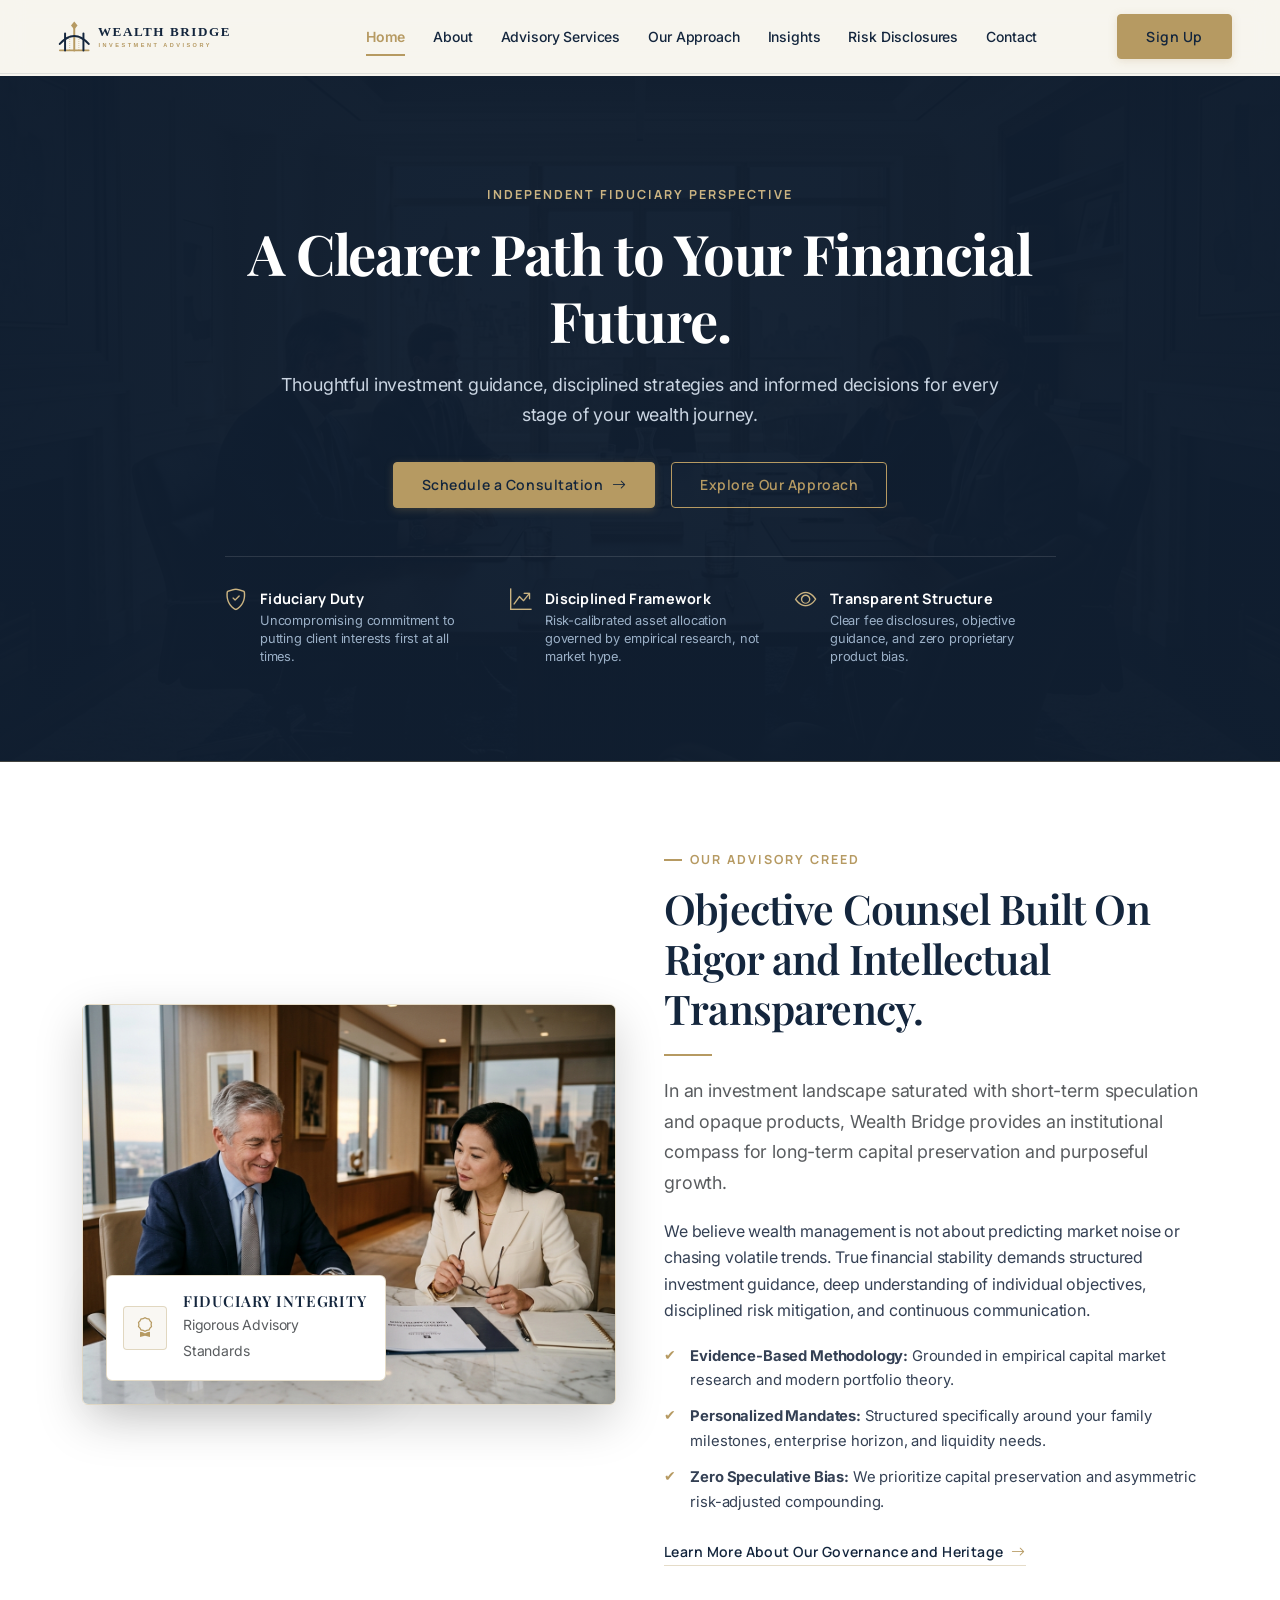
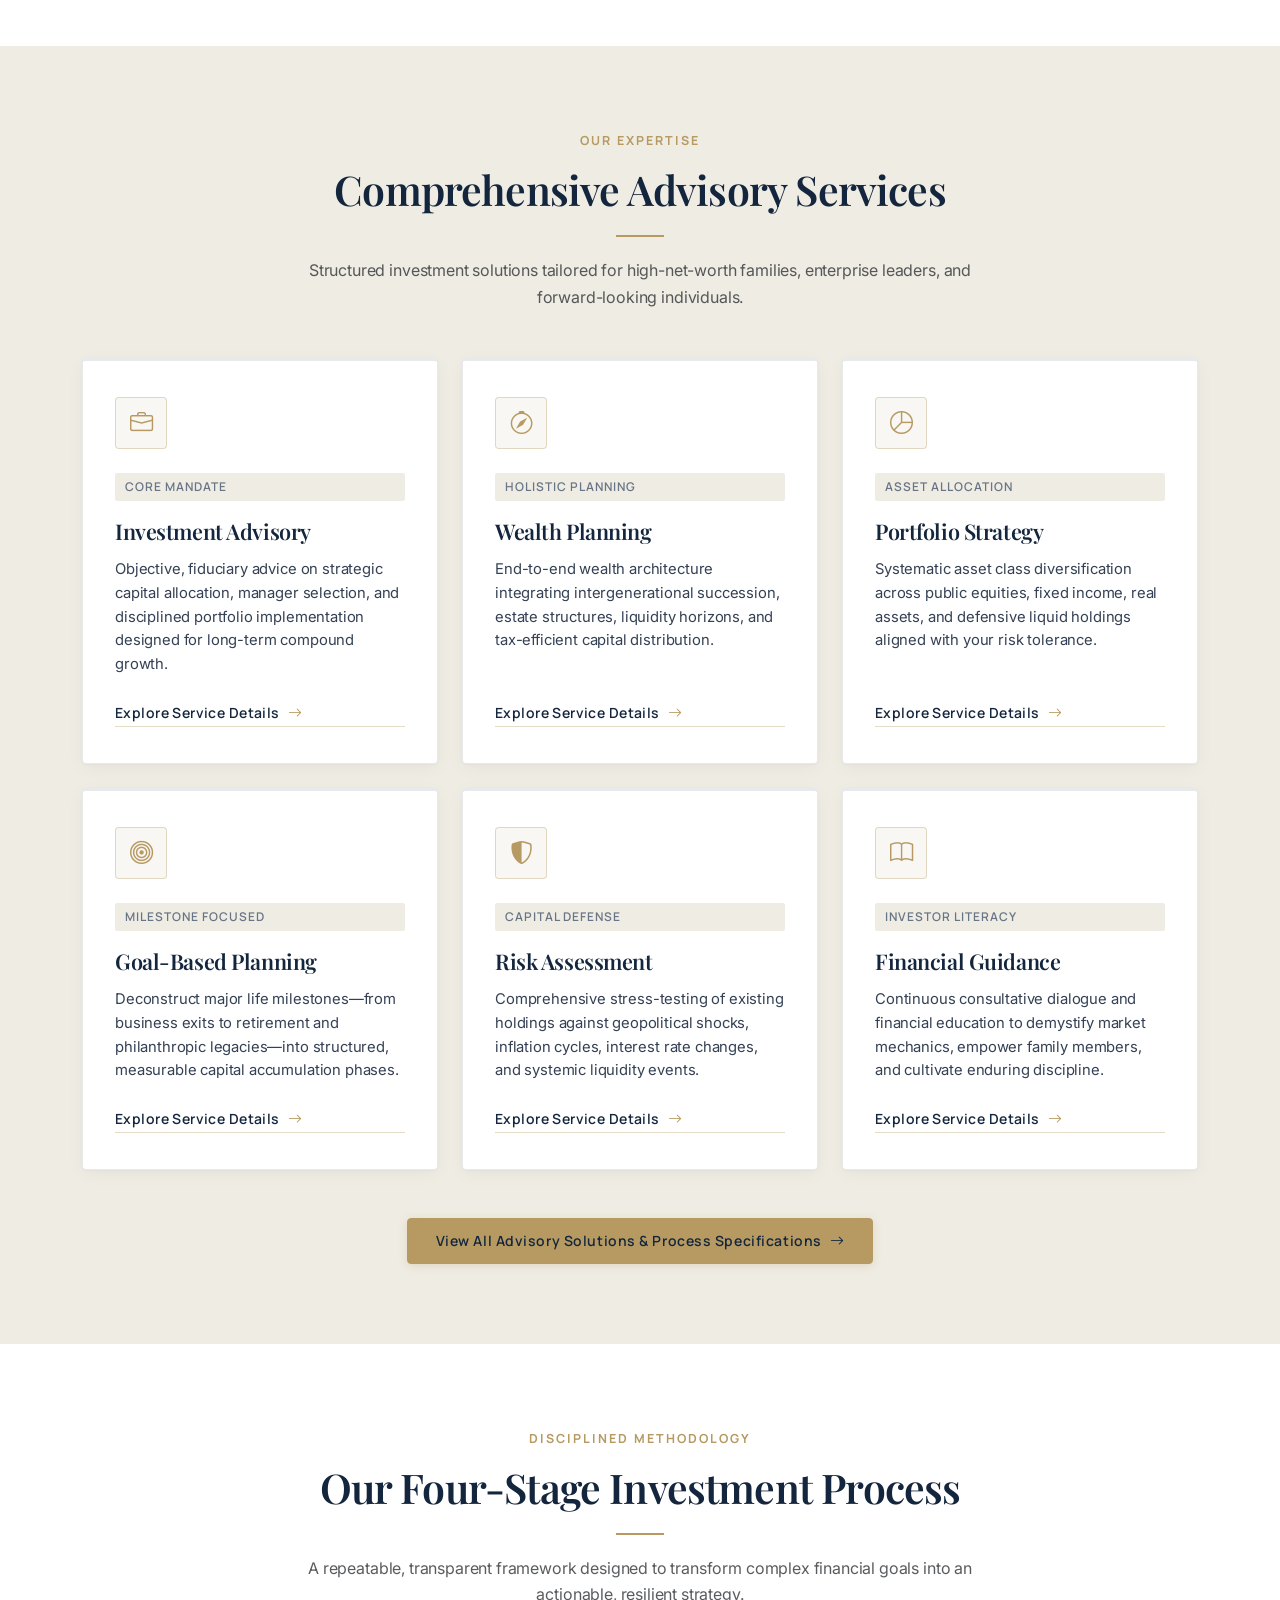
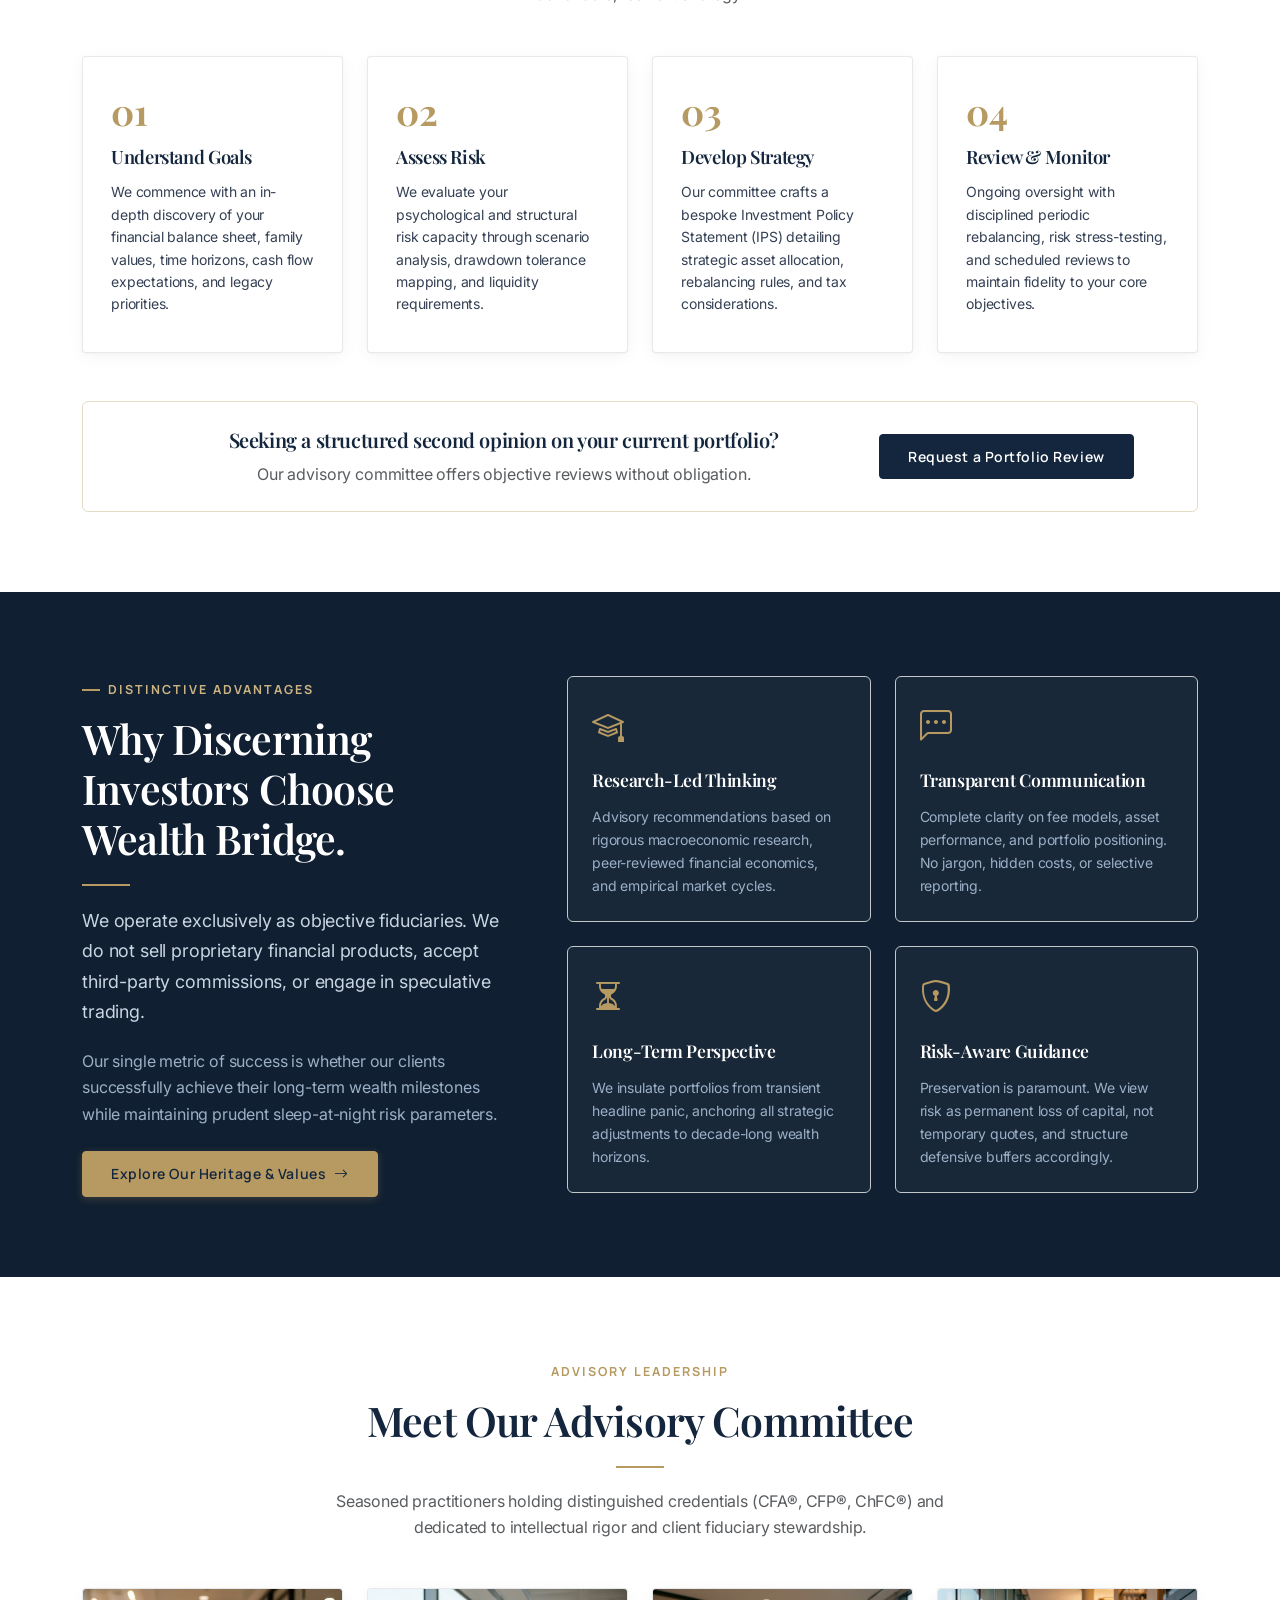
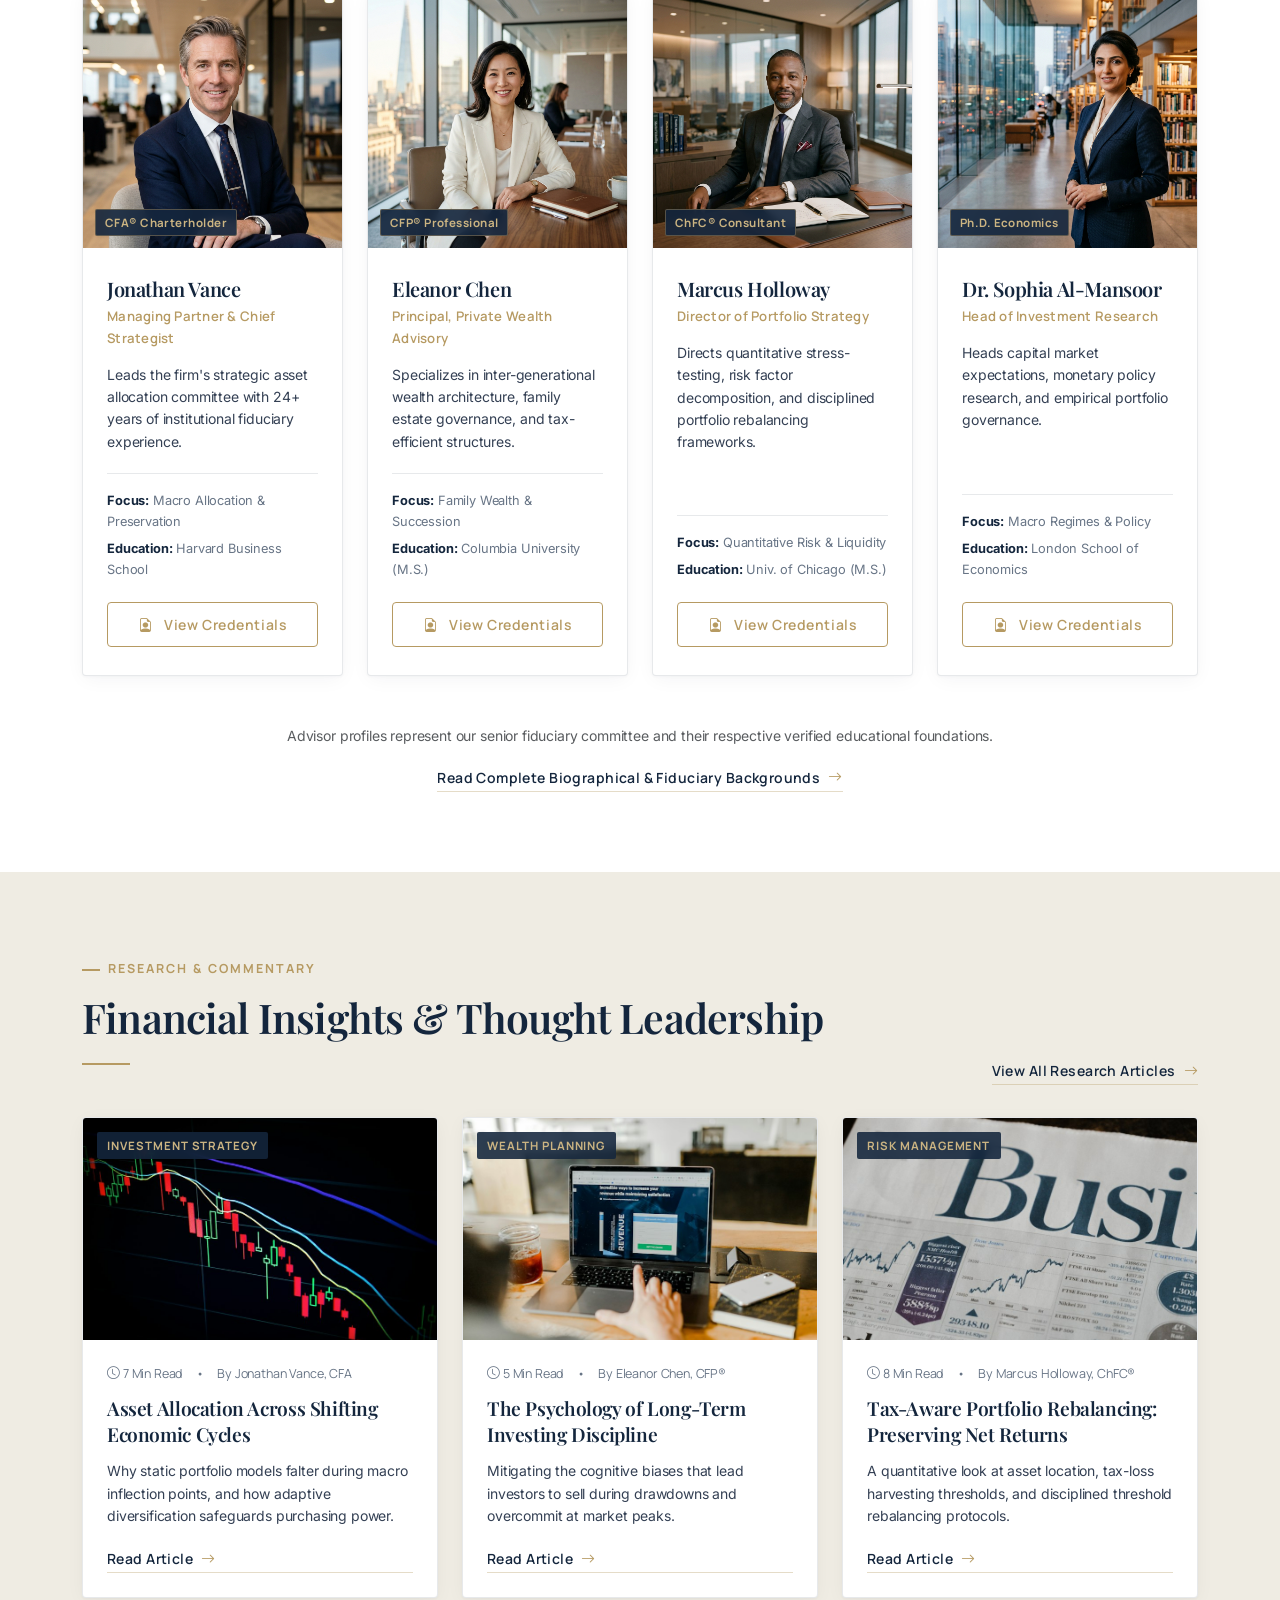
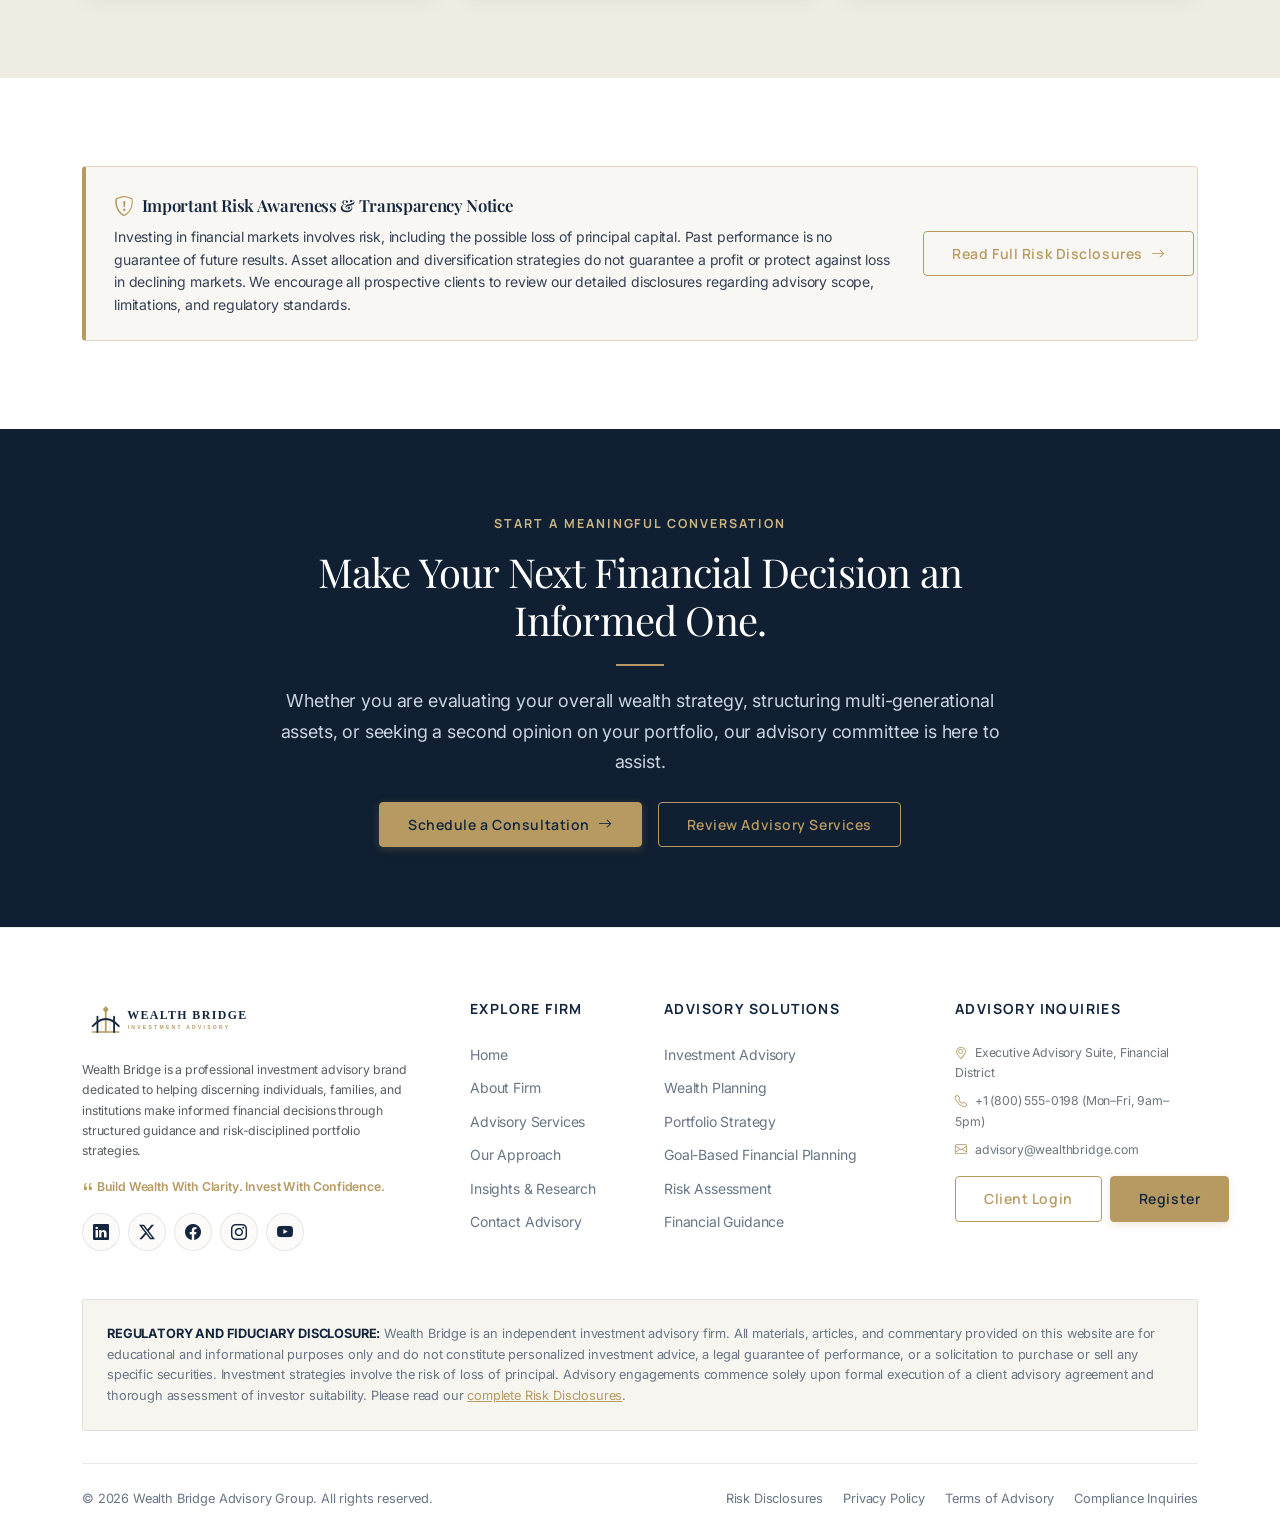
==== commit 5c08334e: "Your commit message" ====
--- a/index.html
+++ b/index.html
@@ -1,10 +1,12 @@
 <!DOCTYPE html>
 <html lang="en" data-theme="light">
+
 <head>
   <meta charset="UTF-8">
   <meta name="viewport" content="width=device-width, initial-scale=1.0">
   <title>Wealth Bridge | Investment Advisory — Build Wealth With Clarity. Invest With Confidence.</title>
-  <meta name="description" content="Wealth Bridge is a premier private investment advisory firm providing research-led wealth planning, portfolio strategy, and fiduciary guidance for discerning individuals and institutions.">
+  <meta name="description"
+    content="Wealth Bridge is a premier private investment advisory firm providing research-led wealth planning, portfolio strategy, and fiduciary guidance for discerning individuals and institutions.">
   <link rel="icon" type="image/svg+xml" href="assets/images/favicon.svg">
 
   <!-- Bootstrap 5 CSS & Bootstrap Icons CDN -->
@@ -14,6 +16,7 @@
   <!-- Custom Design System -->
   <link rel="stylesheet" href="assets/css/style.css">
 </head>
+
 <body>
 
   <!-- =========================================================================
@@ -22,7 +25,7 @@
   <header class="wb-navbar">
     <div class="container-fluid px-lg-5">
       <div class="d-flex align-items-center justify-content-between">
-        
+
         <!-- Brand Logo -->
         <a class="navbar-brand" href="index.html" aria-label="Wealth Bridge Home">
           <img src="assets/images/logo.svg" alt="Wealth Bridge Logo" class="brand-logo-img" width="220" height="44">
@@ -39,29 +42,16 @@
           <a class="nav-link" href="contact.html">Contact</a>
         </nav>
 
-        <!-- Navbar Actions (Auth, Theme Toggle, CTA) -->
+        <!-- Navbar Actions (Sign Up CTA) -->
         <div class="d-flex align-items-center gap-2 gap-md-3">
-          
-          <!-- Auth links (Desktop) -->
-          <div class="d-none d-lg-flex align-items-center gap-1 border-end pe-2 me-1 border-secondary-subtle">
-            <a href="login.html" class="nav-auth-link">Login</a>
-            <span class="text-muted" style="font-size: 0.8rem;">|</span>
-            <a href="signup.html" class="nav-auth-link">Sign Up</a>
-          </div>
-
-          <!-- Theme Toggle -->
-          <button type="button" class="theme-toggle-btn" aria-label="Toggle theme mode" title="Toggle theme">
-            <i class="bi bi-moon-stars-fill"></i>
-          </button>
-
-          <!-- Highlighted Mandatory CTA Button -->
-          <a href="contact.html" class="btn btn-gold d-none d-sm-inline-flex">
-            <span>Schedule a Consultation</span>
-            <i class="bi bi-arrow-right"></i>
+
+          <a href="signup.html" class="btn btn-gold d-none d-xl-inline-flex">
+            <span>Sign Up</span>
           </a>
 
           <!-- Mobile Hamburger Trigger -->
-          <button class="navbar-toggler d-xl-none" type="button" data-bs-toggle="offcanvas" data-bs-target="#mobileNavOffcanvas" aria-controls="mobileNavOffcanvas" aria-label="Open navigation menu">
+          <button class="navbar-toggler d-xl-none" type="button" data-bs-toggle="offcanvas"
+            data-bs-target="#mobileNavOffcanvas" aria-controls="mobileNavOffcanvas" aria-label="Open navigation menu">
             <i class="bi bi-list fs-3"></i>
           </button>
 
@@ -71,15 +61,24 @@
   </header>
 
   <!-- Mobile Offcanvas Drawer -->
-  <div class="offcanvas offcanvas-end wb-offcanvas" tabindex="-1" id="mobileNavOffcanvas" aria-labelledby="mobileNavLabel">
+  <div class="offcanvas offcanvas-end wb-offcanvas" tabindex="-1" id="mobileNavOffcanvas"
+    aria-labelledby="mobileNavLabel">
     <div class="offcanvas-header">
       <a href="index.html" class="d-flex align-items-center">
         <img src="assets/images/logo.svg" alt="Wealth Bridge Logo" class="brand-logo-img" style="height: 34px;">
       </a>
       <button type="button" class="btn-close" data-bs-dismiss="offcanvas" aria-label="Close menu"></button>
     </div>
-    <div class="offcanvas-body d-flex flex-column justify-content-between p-4">
-      <nav class="nav flex-column mb-4">
+    <div class="offcanvas-body d-flex flex-column p-4">
+      <!-- Sign Up Button at the top: Visible without scroll on all mobile screens -->
+      <div class="mb-3">
+        <a href="signup.html" class="btn btn-gold w-100 text-center py-2 shadow-sm">
+          <span>Sign Up</span>
+          <i class="bi bi-arrow-right ms-2"></i>
+        </a>
+      </div>
+
+      <nav class="nav flex-column mb-auto">
         <a class="nav-link active" href="index.html">Home</a>
         <a class="nav-link" href="about.html">About</a>
         <a class="nav-link" href="advisory-services.html">Advisory Services</a>
@@ -89,15 +88,8 @@
         <a class="nav-link" href="contact.html">Contact</a>
       </nav>
 
-      <div class="pt-3 border-top">
-        <div class="d-flex gap-2 mb-3">
-          <a href="login.html" class="btn btn-outline-gold flex-fill text-center">Login</a>
-          <a href="signup.html" class="btn btn-gold flex-fill text-center">Sign Up</a>
-        </div>
-        <a href="contact.html" class="btn btn-navy w-100 mb-3">
-          <i class="bi bi-calendar-event me-2"></i>Schedule a Consultation
-        </a>
-        <p class="text-muted small text-center mb-0">Build Wealth With Clarity. Invest With Confidence.</p>
+      <div class="pt-3 border-top text-center mt-3">
+        <p class="text-muted small mb-0">Build Wealth With Clarity. Invest With Confidence.</p>
       </div>
     </div>
   </div>
@@ -109,22 +101,24 @@
 
     <!-- HERO SECTION -->
     <section class="hero-flagship">
-      <img src="assets/images/hero_wealth_bridge.jpg" alt="Wealth Bridge Boardroom Advisory Suite" class="hero-bg-media">
+      <img src="assets/images/hero_wealth_bridge.jpg" alt="Wealth Bridge Boardroom Advisory Suite"
+        class="hero-bg-media">
       <div class="hero-overlay-gradient"></div>
 
       <div class="container position-relative z-2">
-        <div class="row align-items-center py-lg-4">
-          <div class="col-lg-9 col-xl-8">
-            
-            <div class="eyebrow">INDEPENDENT FIDUCIARY PERSPECTIVE</div>
+        <div class="row justify-content-center text-center py-lg-4">
+          <div class="col-lg-10 col-xl-9">
+
+            <div class="eyebrow eyebrow-center justify-content-center">INDEPENDENT FIDUCIARY PERSPECTIVE</div>
             <h1 class="display-4 fw-bold text-white mb-3">
               A Clearer Path to Your Financial Future.
             </h1>
-            <p class="lead">
-              Thoughtful investment guidance, disciplined strategies and informed decisions for every stage of your wealth journey.
+            <p class="lead mx-auto">
+              Thoughtful investment guidance, disciplined strategies and informed decisions for every stage of your
+              wealth journey.
             </p>
 
-            <div class="hero-cta-group">
+            <div class="hero-cta-group justify-content-center">
               <a href="contact.html" class="btn btn-gold btn-lg">
                 <span>Schedule a Consultation</span>
                 <i class="bi bi-arrow-right"></i>
@@ -135,7 +129,7 @@
             </div>
 
             <!-- Trust and Expertise Pillars Strip -->
-            <div class="hero-trust-strip mt-4">
+            <div class="hero-trust-strip mt-4 text-start">
               <div class="trust-pillar-item">
                 <i class="bi bi-shield-check trust-pillar-icon"></i>
                 <div>
@@ -170,11 +164,15 @@
         <div class="row align-items-center g-5">
           <div class="col-lg-6">
             <div class="position-relative">
-              <div class="ratio ratio-4x3 rounded overflow-hidden shadow-lg border" style="border-color: var(--wb-border-gold) !important;">
-                <img src="assets/images/consultation_meeting.jpg" alt="Wealth Bridge Senior Advisors in Private Consultation" class="w-100 h-100 object-fit-cover">
+              <div class="ratio ratio-4x3 rounded overflow-hidden shadow-lg border"
+                style="border-color: var(--wb-border-gold) !important;">
+                <img src="assets/images/consultation_meeting.jpg"
+                  alt="Wealth Bridge Senior Advisors in Private Consultation" class="w-100 h-100 object-fit-cover">
               </div>
               <!-- Floating Highlight Badge -->
-              <div class="position-absolute bottom-0 start-0 m-4 p-3 rounded shadow-lg bg-surface border border-gold d-none d-md-block" style="max-width: 280px;">
+              <div
+                class="position-absolute bottom-0 start-0 m-4 p-3 rounded shadow-lg bg-surface border border-gold d-none d-md-block"
+                style="max-width: 280px;">
                 <div class="d-flex align-items-center gap-3">
                   <div class="service-icon-wrap mb-0" style="width: 44px; height: 44px; font-size: 1.25rem;">
                     <i class="bi bi-award"></i>
@@ -193,15 +191,21 @@
             <h2 class="mb-3">Objective Counsel Built On Rigor and Intellectual Transparency.</h2>
             <div class="gold-divider"></div>
             <p class="lead text-muted">
-              In an investment landscape saturated with short-term speculation and opaque products, Wealth Bridge provides an institutional compass for long-term capital preservation and purposeful growth.
+              In an investment landscape saturated with short-term speculation and opaque products, Wealth Bridge
+              provides an institutional compass for long-term capital preservation and purposeful growth.
             </p>
             <p>
-              We believe wealth management is not about predicting market noise or chasing volatile trends. True financial stability demands structured investment guidance, deep understanding of individual objectives, disciplined risk mitigation, and continuous communication.
+              We believe wealth management is not about predicting market noise or chasing volatile trends. True
+              financial stability demands structured investment guidance, deep understanding of individual objectives,
+              disciplined risk mitigation, and continuous communication.
             </p>
             <ul class="service-feature-list mb-4">
-              <li><strong>Evidence-Based Methodology:</strong> Grounded in empirical capital market research and modern portfolio theory.</li>
-              <li><strong>Personalized Mandates:</strong> Structured specifically around your family milestones, enterprise horizon, and liquidity needs.</li>
-              <li><strong>Zero Speculative Bias:</strong> We prioritize capital preservation and asymmetric risk-adjusted compounding.</li>
+              <li><strong>Evidence-Based Methodology:</strong> Grounded in empirical capital market research and modern
+                portfolio theory.</li>
+              <li><strong>Personalized Mandates:</strong> Structured specifically around your family milestones,
+                enterprise horizon, and liquidity needs.</li>
+              <li><strong>Zero Speculative Bias:</strong> We prioritize capital preservation and asymmetric
+                risk-adjusted compounding.</li>
             </ul>
             <a href="about.html" class="editorial-link">
               <span>Learn More About Our Governance and Heritage</span>
@@ -215,18 +219,19 @@
     <!-- CORE ADVISORY SERVICES SECTION -->
     <section class="section-padding section-alt">
       <div class="container">
-        
+
         <div class="section-header text-center">
           <span class="eyebrow eyebrow-center">OUR EXPERTISE</span>
           <h2>Comprehensive Advisory Services</h2>
           <div class="gold-divider center"></div>
           <p class="text-muted">
-            Structured investment solutions tailored for high-net-worth families, enterprise leaders, and forward-looking individuals.
+            Structured investment solutions tailored for high-net-worth families, enterprise leaders, and
+            forward-looking individuals.
           </p>
         </div>
 
-        <div class="row g-4">
-          
+        <div class="row g-4 justify-content-center">
+
           <!-- Service 1 -->
           <div class="col-md-6 col-lg-4">
             <div class="service-card">
@@ -236,7 +241,8 @@
               <span class="service-meta-badge">Core Mandate</span>
               <h3>Investment Advisory</h3>
               <p>
-                Objective, fiduciary advice on strategic capital allocation, manager selection, and disciplined portfolio implementation designed for long-term compound growth.
+                Objective, fiduciary advice on strategic capital allocation, manager selection, and disciplined
+                portfolio implementation designed for long-term compound growth.
               </p>
               <a href="advisory-services.html#service-investment-advisory" class="editorial-link mt-auto">
                 <span>Explore Service Details</span>
@@ -254,7 +260,8 @@
               <span class="service-meta-badge">Holistic Planning</span>
               <h3>Wealth Planning</h3>
               <p>
-                End-to-end wealth architecture integrating intergenerational succession, estate structures, liquidity horizons, and tax-efficient capital distribution.
+                End-to-end wealth architecture integrating intergenerational succession, estate structures, liquidity
+                horizons, and tax-efficient capital distribution.
               </p>
               <a href="advisory-services.html#service-wealth-planning" class="editorial-link mt-auto">
                 <span>Explore Service Details</span>
@@ -272,7 +279,8 @@
               <span class="service-meta-badge">Asset Allocation</span>
               <h3>Portfolio Strategy</h3>
               <p>
-                Systematic asset class diversification across public equities, fixed income, real assets, and defensive liquid holdings aligned with your risk tolerance.
+                Systematic asset class diversification across public equities, fixed income, real assets, and defensive
+                liquid holdings aligned with your risk tolerance.
               </p>
               <a href="advisory-services.html#service-portfolio-strategy" class="editorial-link mt-auto">
                 <span>Explore Service Details</span>
@@ -290,7 +298,8 @@
               <span class="service-meta-badge">Milestone Focused</span>
               <h3>Goal-Based Planning</h3>
               <p>
-                Deconstruct major life milestones—from business exits to retirement and philanthropic legacies—into structured, measurable capital accumulation phases.
+                Deconstruct major life milestones—from business exits to retirement and philanthropic legacies—into
+                structured, measurable capital accumulation phases.
               </p>
               <a href="advisory-services.html#service-goal-planning" class="editorial-link mt-auto">
                 <span>Explore Service Details</span>
@@ -308,7 +317,8 @@
               <span class="service-meta-badge">Capital Defense</span>
               <h3>Risk Assessment</h3>
               <p>
-                Comprehensive stress-testing of existing holdings against geopolitical shocks, inflation cycles, interest rate changes, and systemic liquidity events.
+                Comprehensive stress-testing of existing holdings against geopolitical shocks, inflation cycles,
+                interest rate changes, and systemic liquidity events.
               </p>
               <a href="advisory-services.html#service-risk-assessment" class="editorial-link mt-auto">
                 <span>Explore Service Details</span>
@@ -326,7 +336,8 @@
               <span class="service-meta-badge">Investor Literacy</span>
               <h3>Financial Guidance</h3>
               <p>
-                Continuous consultative dialogue and financial education to demystify market mechanics, empower family members, and cultivate enduring discipline.
+                Continuous consultative dialogue and financial education to demystify market mechanics, empower family
+                members, and cultivate enduring discipline.
               </p>
               <a href="advisory-services.html#service-financial-guidance" class="editorial-link mt-auto">
                 <span>Explore Service Details</span>
@@ -350,23 +361,25 @@
     <!-- OUR INVESTMENT APPROACH (VISUAL PROCESS) -->
     <section class="section-padding section-surface">
       <div class="container">
-        
+
         <div class="section-header text-center">
           <span class="eyebrow eyebrow-center">DISCIPLINED METHODOLOGY</span>
           <h2>Our Four-Stage Investment Process</h2>
           <div class="gold-divider center"></div>
           <p class="text-muted">
-            A repeatable, transparent framework designed to transform complex financial goals into an actionable, resilient strategy.
+            A repeatable, transparent framework designed to transform complex financial goals into an actionable,
+            resilient strategy.
           </p>
         </div>
 
         <div class="process-grid">
-          
+
           <div class="process-step-card">
             <span class="process-num">01</span>
             <h4>Understand Goals</h4>
             <p>
-              We commence with an in-depth discovery of your financial balance sheet, family values, time horizons, cash flow expectations, and legacy priorities.
+              We commence with an in-depth discovery of your financial balance sheet, family values, time horizons, cash
+              flow expectations, and legacy priorities.
             </p>
           </div>
 
@@ -374,7 +387,8 @@
             <span class="process-num">02</span>
             <h4>Assess Risk</h4>
             <p>
-              We evaluate your psychological and structural risk capacity through scenario analysis, drawdown tolerance mapping, and liquidity requirements.
+              We evaluate your psychological and structural risk capacity through scenario analysis, drawdown tolerance
+              mapping, and liquidity requirements.
             </p>
           </div>
 
@@ -382,7 +396,8 @@
             <span class="process-num">03</span>
             <h4>Develop Strategy</h4>
             <p>
-              Our committee crafts a bespoke Investment Policy Statement (IPS) detailing strategic asset allocation, rebalancing rules, and tax considerations.
+              Our committee crafts a bespoke Investment Policy Statement (IPS) detailing strategic asset allocation,
+              rebalancing rules, and tax considerations.
             </p>
           </div>
 
@@ -390,7 +405,8 @@
             <span class="process-num">04</span>
             <h4>Review & Monitor</h4>
             <p>
-              Ongoing oversight with disciplined periodic rebalancing, risk stress-testing, and scheduled reviews to maintain fidelity to your core objectives.
+              Ongoing oversight with disciplined periodic rebalancing, risk stress-testing, and scheduled reviews to
+              maintain fidelity to your core objectives.
             </p>
           </div>
 
@@ -414,17 +430,19 @@
     <!-- WHY WEALTH BRIDGE (CREDIBILITY & INTEGRITY) -->
     <section class="section-padding section-navy">
       <div class="container">
-        
+
         <div class="row align-items-center g-5">
           <div class="col-lg-5">
             <span class="eyebrow" style="color: #CBB482;">DISTINCTIVE ADVANTAGES</span>
             <h2 class="text-white mb-3">Why Discerning Investors Choose Wealth Bridge.</h2>
             <div class="gold-divider"></div>
             <p class="lead" style="color: #CAD5E2;">
-              We operate exclusively as objective fiduciaries. We do not sell proprietary financial products, accept third-party commissions, or engage in speculative trading.
+              We operate exclusively as objective fiduciaries. We do not sell proprietary financial products, accept
+              third-party commissions, or engage in speculative trading.
             </p>
             <p style="color: #9BB0C7;">
-              Our single metric of success is whether our clients successfully achieve their long-term wealth milestones while maintaining prudent sleep-at-night risk parameters.
+              Our single metric of success is whether our clients successfully achieve their long-term wealth milestones
+              while maintaining prudent sleep-at-night risk parameters.
             </p>
             <div class="mt-4">
               <a href="about.html" class="btn btn-gold">
@@ -436,43 +454,51 @@
 
           <div class="col-lg-7">
             <div class="row g-4">
-              
+
               <div class="col-sm-6">
-                <div class="p-4 rounded border border-secondary-subtle h-100" style="background-color: rgba(255, 255, 255, 0.04);">
+                <div class="p-4 rounded border border-secondary-subtle h-100"
+                  style="background-color: rgba(255, 255, 255, 0.04);">
                   <div class="text-gold fs-2 mb-3"><i class="bi bi-mortarboard"></i></div>
                   <h4 class="text-white h5">Research-Led Thinking</h4>
                   <p class="small mb-0" style="color: #9BB0C7;">
-                    Advisory recommendations based on rigorous macroeconomic research, peer-reviewed financial economics, and empirical market cycles.
+                    Advisory recommendations based on rigorous macroeconomic research, peer-reviewed financial
+                    economics, and empirical market cycles.
                   </p>
                 </div>
               </div>
 
               <div class="col-sm-6">
-                <div class="p-4 rounded border border-secondary-subtle h-100" style="background-color: rgba(255, 255, 255, 0.04);">
+                <div class="p-4 rounded border border-secondary-subtle h-100"
+                  style="background-color: rgba(255, 255, 255, 0.04);">
                   <div class="text-gold fs-2 mb-3"><i class="bi bi-chat-left-dots"></i></div>
                   <h4 class="text-white h5">Transparent Communication</h4>
                   <p class="small mb-0" style="color: #9BB0C7;">
-                    Complete clarity on fee models, asset performance, and portfolio positioning. No jargon, hidden costs, or selective reporting.
+                    Complete clarity on fee models, asset performance, and portfolio positioning. No jargon, hidden
+                    costs, or selective reporting.
                   </p>
                 </div>
               </div>
 
               <div class="col-sm-6">
-                <div class="p-4 rounded border border-secondary-subtle h-100" style="background-color: rgba(255, 255, 255, 0.04);">
+                <div class="p-4 rounded border border-secondary-subtle h-100"
+                  style="background-color: rgba(255, 255, 255, 0.04);">
                   <div class="text-gold fs-2 mb-3"><i class="bi bi-hourglass-split"></i></div>
                   <h4 class="text-white h5">Long-Term Perspective</h4>
                   <p class="small mb-0" style="color: #9BB0C7;">
-                    We insulate portfolios from transient headline panic, anchoring all strategic adjustments to decade-long wealth horizons.
+                    We insulate portfolios from transient headline panic, anchoring all strategic adjustments to
+                    decade-long wealth horizons.
                   </p>
                 </div>
               </div>
 
               <div class="col-sm-6">
-                <div class="p-4 rounded border border-secondary-subtle h-100" style="background-color: rgba(255, 255, 255, 0.04);">
+                <div class="p-4 rounded border border-secondary-subtle h-100"
+                  style="background-color: rgba(255, 255, 255, 0.04);">
                   <div class="text-gold fs-2 mb-3"><i class="bi bi-shield-lock"></i></div>
                   <h4 class="text-white h5">Risk-Aware Guidance</h4>
                   <p class="small mb-0" style="color: #9BB0C7;">
-                    Preservation is paramount. We view risk as permanent loss of capital, not temporary quotes, and structure defensive buffers accordingly.
+                    Preservation is paramount. We view risk as permanent loss of capital, not temporary quotes, and
+                    structure defensive buffers accordingly.
                   </p>
                 </div>
               </div>
@@ -487,18 +513,19 @@
     <!-- MEET THE TEAM (VERIFIED-STYLE CREDENTIALS) -->
     <section class="section-padding section-surface">
       <div class="container">
-        
+
         <div class="section-header text-center">
           <span class="eyebrow eyebrow-center">ADVISORY LEADERSHIP</span>
           <h2>Meet Our Advisory Committee</h2>
           <div class="gold-divider center"></div>
           <p class="text-muted">
-            Seasoned practitioners holding distinguished credentials (CFA®, CFP®, ChFC®) and dedicated to intellectual rigor and client fiduciary stewardship.
+            Seasoned practitioners holding distinguished credentials (CFA®, CFP®, ChFC®) and dedicated to intellectual
+            rigor and client fiduciary stewardship.
           </p>
         </div>
 
-        <div class="row g-4">
-          
+        <div class="row g-4 justify-content-center">
+
           <!-- Advisor 1: Jonathan Vance -->
           <div class="col-md-6 col-lg-3">
             <div class="advisor-card">
@@ -512,13 +539,15 @@
                 <h3>Jonathan Vance</h3>
                 <div class="advisor-title">Managing Partner & Chief Strategist</div>
                 <p class="advisor-bio">
-                  Leads the firm's strategic asset allocation committee with 24+ years of institutional fiduciary experience.
+                  Leads the firm's strategic asset allocation committee with 24+ years of institutional fiduciary
+                  experience.
                 </p>
                 <div class="advisor-meta">
                   <div class="advisor-meta-item"><strong>Focus:</strong> Macro Allocation & Preservation</div>
-                  <div class="advisor-meta-item"><strong>Education:</strong> Harvard Business School (MBA)</div>
-                </div>
-                <button type="button" class="btn btn-outline-gold btn-sm w-100 mt-3 view-credentials-btn" data-advisor="vance">
+                  <div class="advisor-meta-item"><strong>Education:</strong> Harvard Business School</div>
+                </div>
+                <button type="button" class="btn btn-outline-gold btn-sm w-100 mt-3 view-credentials-btn"
+                  data-advisor="vance">
                   <i class="bi bi-file-earmark-person me-1"></i>View Credentials
                 </button>
               </div>
@@ -538,13 +567,15 @@
                 <h3>Eleanor Chen</h3>
                 <div class="advisor-title">Principal, Private Wealth Advisory</div>
                 <p class="advisor-bio">
-                  Specializes in inter-generational wealth architecture, family estate governance, and tax-efficient structures.
+                  Specializes in inter-generational wealth architecture, family estate governance, and tax-efficient
+                  structures.
                 </p>
                 <div class="advisor-meta">
                   <div class="advisor-meta-item"><strong>Focus:</strong> Family Wealth & Succession</div>
                   <div class="advisor-meta-item"><strong>Education:</strong> Columbia University (M.S.)</div>
                 </div>
-                <button type="button" class="btn btn-outline-gold btn-sm w-100 mt-3 view-credentials-btn" data-advisor="chen">
+                <button type="button" class="btn btn-outline-gold btn-sm w-100 mt-3 view-credentials-btn"
+                  data-advisor="chen">
                   <i class="bi bi-file-earmark-person me-1"></i>View Credentials
                 </button>
               </div>
@@ -564,13 +595,15 @@
                 <h3>Marcus Holloway</h3>
                 <div class="advisor-title">Director of Portfolio Strategy</div>
                 <p class="advisor-bio">
-                  Directs quantitative stress-testing, risk factor decomposition, and disciplined portfolio rebalancing frameworks.
+                  Directs quantitative stress-testing, risk factor decomposition, and disciplined portfolio rebalancing
+                  frameworks.
                 </p>
                 <div class="advisor-meta">
                   <div class="advisor-meta-item"><strong>Focus:</strong> Quantitative Risk & Liquidity</div>
                   <div class="advisor-meta-item"><strong>Education:</strong> Univ. of Chicago (M.S.)</div>
                 </div>
-                <button type="button" class="btn btn-outline-gold btn-sm w-100 mt-3 view-credentials-btn" data-advisor="holloway">
+                <button type="button" class="btn btn-outline-gold btn-sm w-100 mt-3 view-credentials-btn"
+                  data-advisor="holloway">
                   <i class="bi bi-file-earmark-person me-1"></i>View Credentials
                 </button>
               </div>
@@ -581,7 +614,8 @@
           <div class="col-md-6 col-lg-3">
             <div class="advisor-card">
               <div class="advisor-img-wrap">
-                <img src="assets/images/advisor_mansoor.jpg" alt="Dr. Sophia Al-Mansoor, Ph.D. - Research Head" loading="lazy">
+                <img src="assets/images/advisor_mansoor.jpg" alt="Dr. Sophia Al-Mansoor, Ph.D. - Research Head"
+                  loading="lazy">
                 <div class="advisor-badge-strip">
                   <span class="credential-pill">Ph.D. Economics</span>
                 </div>
@@ -596,7 +630,8 @@
                   <div class="advisor-meta-item"><strong>Focus:</strong> Macro Regimes & Policy</div>
                   <div class="advisor-meta-item"><strong>Education:</strong> London School of Economics</div>
                 </div>
-                <button type="button" class="btn btn-outline-gold btn-sm w-100 mt-3 view-credentials-btn" data-advisor="mansoor">
+                <button type="button" class="btn btn-outline-gold btn-sm w-100 mt-3 view-credentials-btn"
+                  data-advisor="mansoor">
                   <i class="bi bi-file-earmark-person me-1"></i>View Credentials
                 </button>
               </div>
@@ -606,7 +641,8 @@
         </div>
 
         <div class="text-center mt-5">
-          <small class="text-muted d-block mb-3">Advisor profiles represent our senior fiduciary committee and their respective verified educational foundations.</small>
+          <small class="text-muted d-block mb-3">Advisor profiles represent our senior fiduciary committee and their
+            respective verified educational foundations.</small>
           <a href="about.html#team" class="editorial-link">
             <span>Read Complete Biographical & Fiduciary Backgrounds</span>
             <i class="bi bi-arrow-right"></i>
@@ -619,7 +655,7 @@
     <!-- FINANCIAL INSIGHTS & EDITORIAL PREVIEWS -->
     <section class="section-padding section-alt">
       <div class="container">
-        
+
         <div class="d-flex flex-column flex-md-row justify-content-between align-items-md-end mb-4 pb-2">
           <div>
             <span class="eyebrow">RESEARCH & COMMENTARY</span>
@@ -634,13 +670,14 @@
           </div>
         </div>
 
-        <div class="row g-4">
-          
+        <div class="row g-4 justify-content-center">
+
           <!-- Article 1 -->
           <div class="col-md-6 col-lg-4">
             <article class="insight-card">
               <div class="insight-img-wrap">
-                <img src="assets/images/insight_1.jpg" alt="Asset Allocation Across Shifting Economic Cycles" loading="lazy">
+                <img src="assets/images/insight_1.jpg" alt="Asset Allocation Across Shifting Economic Cycles"
+                  loading="lazy">
                 <span class="insight-category-badge">Investment Strategy</span>
               </div>
               <div class="insight-content">
@@ -651,7 +688,8 @@
                 </div>
                 <h3>Asset Allocation Across Shifting Economic Cycles</h3>
                 <p>
-                  Why static portfolio models falter during macro inflection points, and how adaptive diversification safeguards purchasing power.
+                  Why static portfolio models falter during macro inflection points, and how adaptive diversification
+                  safeguards purchasing power.
                 </p>
                 <a href="insights.html" class="editorial-link mt-auto">
                   <span>Read Article</span>
@@ -665,7 +703,8 @@
           <div class="col-md-6 col-lg-4">
             <article class="insight-card">
               <div class="insight-img-wrap">
-                <img src="assets/images/insight_2.jpg" alt="The Behavioral Psychology of Long-Term Investing Discipline" loading="lazy">
+                <img src="assets/images/insight_2.jpg" alt="The Behavioral Psychology of Long-Term Investing Discipline"
+                  loading="lazy">
                 <span class="insight-category-badge">Wealth Planning</span>
               </div>
               <div class="insight-content">
@@ -676,7 +715,8 @@
                 </div>
                 <h3>The Psychology of Long-Term Investing Discipline</h3>
                 <p>
-                  Mitigating the cognitive biases that lead investors to sell during drawdowns and overcommit at market peaks.
+                  Mitigating the cognitive biases that lead investors to sell during drawdowns and overcommit at market
+                  peaks.
                 </p>
                 <a href="insights.html" class="editorial-link mt-auto">
                   <span>Read Article</span>
@@ -690,7 +730,8 @@
           <div class="col-md-6 col-lg-4">
             <article class="insight-card">
               <div class="insight-img-wrap">
-                <img src="assets/images/insight_3.jpg" alt="Tax-Aware Portfolio Rebalancing: Preserving Real Net Returns" loading="lazy">
+                <img src="assets/images/insight_3.jpg"
+                  alt="Tax-Aware Portfolio Rebalancing: Preserving Real Net Returns" loading="lazy">
                 <span class="insight-category-badge">Risk Management</span>
               </div>
               <div class="insight-content">
@@ -701,7 +742,8 @@
                 </div>
                 <h3>Tax-Aware Portfolio Rebalancing: Preserving Net Returns</h3>
                 <p>
-                  A quantitative look at asset location, tax-loss harvesting thresholds, and disciplined threshold rebalancing protocols.
+                  A quantitative look at asset location, tax-loss harvesting thresholds, and disciplined threshold
+                  rebalancing protocols.
                 </p>
                 <a href="insights.html" class="editorial-link mt-auto">
                   <span>Read Article</span>
@@ -727,7 +769,10 @@
                 <span>Important Risk Awareness & Transparency Notice</span>
               </h4>
               <p>
-                Investing in financial markets involves risk, including the possible loss of principal capital. Past performance is no guarantee of future results. Asset allocation and diversification strategies do not guarantee a profit or protect against loss in declining markets. We encourage all prospective clients to review our detailed disclosures regarding advisory scope, limitations, and regulatory standards.
+                Investing in financial markets involves risk, including the possible loss of principal capital. Past
+                performance is no guarantee of future results. Asset allocation and diversification strategies do not
+                guarantee a profit or protect against loss in declining markets. We encourage all prospective clients to
+                review our detailed disclosures regarding advisory scope, limitations, and regulatory standards.
               </p>
             </div>
             <div class="col-lg-3 text-lg-end mt-3 mt-lg-0">
@@ -750,7 +795,8 @@
             <h2 class="display-6 text-white mb-3">Make Your Next Financial Decision an Informed One.</h2>
             <div class="gold-divider center"></div>
             <p class="lead mb-4" style="color: #CAD5E2;">
-              Whether you are evaluating your overall wealth strategy, structuring multi-generational assets, or seeking a second opinion on your portfolio, our advisory committee is here to assist.
+              Whether you are evaluating your overall wealth strategy, structuring multi-generational assets, or seeking
+              a second opinion on your portfolio, our advisory committee is here to assist.
             </p>
             <div class="d-flex flex-wrap justify-content-center gap-3">
               <a href="contact.html" class="btn btn-gold btn-lg">
@@ -774,17 +820,31 @@
   <footer class="wb-footer">
     <div class="container">
       <div class="row g-5">
-        
+
         <!-- Brand Summary -->
         <div class="col-lg-4">
           <a href="index.html" class="d-inline-block mb-3">
-            <img src="assets/images/logo-dark.svg" alt="Wealth Bridge Logo" class="brand-logo-img" style="height: 38px;">
+            <img src="assets/images/logo.svg" alt="Wealth Bridge Logo" class="brand-logo-img" style="height: 38px;">
           </a>
-          <p class="small text-secondary mb-3">
-            Wealth Bridge is a professional investment advisory brand dedicated to helping discerning individuals, families, and institutions make informed financial decisions through structured guidance and risk-disciplined portfolio strategies.
+          <p class="small text-muted mb-3">
+            Wealth Bridge is a professional investment advisory brand dedicated to helping discerning individuals,
+            families, and institutions make informed financial decisions through structured guidance and
+            risk-disciplined portfolio strategies.
           </p>
-          <div class="text-gold small fw-semibold">
+          <div class="text-gold small fw-semibold mb-3">
             <i class="bi bi-quote"></i> Build Wealth With Clarity. Invest With Confidence.
+          </div>
+          <!-- Social Icons in Footer with Hover -->
+          <div class="footer-social-links d-flex align-items-center gap-2">
+            <a href="#" class="social-icon-btn" aria-label="LinkedIn" title="LinkedIn"><i
+                class="bi bi-linkedin"></i></a>
+            <a href="#" class="social-icon-btn" aria-label="X (formerly Twitter)" title="X (Twitter)"><i
+                class="bi bi-twitter-x"></i></a>
+            <a href="#" class="social-icon-btn" aria-label="Facebook" title="Facebook"><i
+                class="bi bi-facebook"></i></a>
+            <a href="#" class="social-icon-btn" aria-label="Instagram" title="Instagram"><i
+                class="bi bi-instagram"></i></a>
+            <a href="#" class="social-icon-btn" aria-label="YouTube" title="YouTube"><i class="bi bi-youtube"></i></a>
           </div>
         </div>
 
@@ -836,7 +896,13 @@
 
       <!-- Regulatory Disclaimer Box -->
       <div class="footer-disclaimer-box">
-        <strong>REGULATORY AND FIDUCIARY DISCLOSURE:</strong> Wealth Bridge is an independent investment advisory firm. All materials, articles, and commentary provided on this website are for educational and informational purposes only and do not constitute personalized investment advice, a legal guarantee of performance, or a solicitation to purchase or sell any specific securities. Investment strategies involve the risk of loss of principal. Advisory engagements commence solely upon formal execution of a client advisory agreement and thorough assessment of investor suitability. Please read our <a href="risk-disclosures.html" class="text-gold text-decoration-underline">complete Risk Disclosures</a>.
+        <strong>REGULATORY AND FIDUCIARY DISCLOSURE:</strong> Wealth Bridge is an independent investment advisory firm.
+        All materials, articles, and commentary provided on this website are for educational and informational purposes
+        only and do not constitute personalized investment advice, a legal guarantee of performance, or a solicitation
+        to purchase or sell any specific securities. Investment strategies involve the risk of loss of principal.
+        Advisory engagements commence solely upon formal execution of a client advisory agreement and thorough
+        assessment of investor suitability. Please read our <a href="risk-disclosures.html"
+          class="text-gold text-decoration-underline">complete Risk Disclosures</a>.
       </div>
 
       <!-- Bottom Bar -->
@@ -860,7 +926,8 @@
   <!-- =========================================================================
        ADVISOR CREDENTIALS MODAL
        ========================================================================= -->
-  <div class="modal fade" id="advisorCredentialsModal" tabindex="-1" aria-labelledby="advisorModalName" aria-hidden="true">
+  <div class="modal fade" id="advisorCredentialsModal" tabindex="-1" aria-labelledby="advisorModalName"
+    aria-hidden="true">
     <div class="modal-dialog modal-dialog-centered modal-lg">
       <div class="modal-content">
         <div class="modal-header">
@@ -894,7 +961,8 @@
             <div class="d-flex align-items-center gap-2">
               <i class="bi bi-shield-check text-gold fs-5"></i>
               <div class="small text-body">
-                <strong>Fiduciary Pledge:</strong> This advisor operates under a legal fiduciary standard, bound to act in the best interests of advisory clients at all times.
+                <strong>Fiduciary Pledge:</strong> This advisor operates under a legal fiduciary standard, bound to act
+                in the best interests of advisory clients at all times.
               </div>
             </div>
           </div>
@@ -912,4 +980,5 @@
   <!-- Main Script -->
   <script src="assets/js/main.js"></script>
 </body>
-</html>
+
+</html>
--- a/assets/css/style.css
+++ b/assets/css/style.css
@@ -36,7 +36,7 @@
   --wb-bg-alt: #EFECE3;
   --wb-bg-header: rgba(247, 245, 239, 0.94);
   --wb-bg-header-solid: #F7F5EF;
-  --wb-bg-footer: #101F31;
+  --wb-bg-footer: #FFFFFF;
 
   --wb-text-heading: #14263D;
   --wb-text-body: #344054;
@@ -74,7 +74,7 @@
   --wb-bg-alt: #0D1826;
   --wb-bg-header: rgba(10, 19, 31, 0.94);
   --wb-bg-header-solid: #0A131F;
-  --wb-bg-footer: #060D15;
+  --wb-bg-footer: #FFFFFF;
 
   --wb-text-heading: #F4F7FB;
   --wb-text-body: #B9C6D6;
@@ -375,6 +375,18 @@
 .brand-logo-img {
   height: 42px;
   width: auto;
+  max-width: 100%;
+  display: block;
+  object-fit: contain;
+}
+
+@media (max-width: 576px) {
+  .navbar-brand {
+    margin-right: 0.5rem;
+  }
+  .brand-logo-img {
+    height: 36px;
+  }
 }
 
 /* Navigation Links */
@@ -495,8 +507,8 @@
 }
 
 .wb-offcanvas .nav-link {
-  font-size: 1rem;
-  padding: 0.75rem 1rem !important;
+  font-size: 0.95rem;
+  padding: 0.55rem 1rem !important;
   border-bottom: 1px solid var(--wb-border-subtle);
 }
 
@@ -525,6 +537,7 @@
   padding: 5rem 0 4.5rem;
   overflow: hidden;
   border-bottom: 1px solid rgba(182, 154, 98, 0.3);
+  text-align: center;
 }
 
 .hero-bg-media {
@@ -544,27 +557,32 @@
   left: 0;
   width: 100%;
   height: 100%;
-  background: linear-gradient(90deg, rgba(16, 30, 48, 0.96) 0%, rgba(16, 30, 48, 0.88) 55%, rgba(16, 30, 48, 0.6) 100%);
+  background: radial-gradient(circle at center, rgba(16, 30, 48, 0.88) 0%, rgba(16, 30, 48, 0.96) 100%);
   pointer-events: none;
 }
 
 .hero-flagship .eyebrow {
   color: #CBB482;
+  justify-content: center;
 }
 
 .hero-flagship .eyebrow::before {
-  background-color: #CBB482;
+  display: none;
 }
 
 .hero-flagship h1 {
   color: #FFFFFF;
   margin-bottom: 1.25rem;
+  text-align: center;
 }
 
 .hero-flagship p.lead {
   color: #CAD5E2;
-  max-width: 620px;
+  max-width: 760px;
+  margin-left: auto;
+  margin-right: auto;
   margin-bottom: 2rem;
+  text-align: center;
 }
 
 .hero-cta-group {
@@ -572,6 +590,7 @@
   flex-wrap: wrap;
   gap: 1rem;
   align-items: center;
+  justify-content: center;
   margin-bottom: 3rem;
 }
 
@@ -619,10 +638,32 @@
   padding: 4rem 0 3.25rem;
   border-bottom: 1px solid var(--wb-border);
   position: relative;
+  text-align: center;
 }
 
 .page-hero-inner {
   max-width: 820px;
+  margin: 0 auto;
+  text-align: center;
+}
+
+.page-hero .eyebrow {
+  justify-content: center;
+}
+
+.page-hero .eyebrow::before {
+  display: none;
+}
+
+.page-hero h1 {
+  text-align: center;
+}
+
+.page-hero p.lead {
+  max-width: 760px;
+  margin-left: auto;
+  margin-right: auto;
+  text-align: center;
 }
 
 .page-hero .breadcrumb {
@@ -1329,104 +1370,125 @@
    13. AUTHENTICATION PAGES (LOGIN & SIGN UP)
    -------------------------------------------------------------------------- */
 .auth-wrapper {
-  min-height: calc(100vh - 76px);
+  min-height: 100vh;
   display: flex;
   align-items: center;
   justify-content: center;
   padding: 3rem 1rem;
-}
-
-.auth-split-card {
+  background-color: var(--wb-bg-body);
+}
+
+.auth-card {
   width: 100%;
-  max-width: 980px;
+  max-width: 520px;
   background-color: var(--wb-bg-surface);
   border: 1px solid var(--wb-border);
   border-radius: var(--wb-radius-md);
-  overflow: hidden;
+  padding: 3rem 2.75rem;
   box-shadow: var(--wb-card-shadow-hover);
-  display: flex;
-}
-
-@media (max-width: 850px) {
-  .auth-split-card {
-    flex-direction: column;
+  margin: 0 auto;
+}
+
+.auth-brand-header {
+  display: flex;
+  flex-direction: column;
+  align-items: center;
+  justify-content: center;
+  text-align: center;
+  width: 100%;
+  margin-left: auto;
+  margin-right: auto;
+}
+
+.auth-brand-header a {
+  display: flex;
+  flex-direction: column;
+  align-items: center;
+  justify-content: center;
+  margin: 0 auto;
+  text-align: center;
+}
+
+.auth-brand-header .brand-logo-img {
+  display: block;
+  margin: 0 auto;
+}
+
+.auth-brand-header .eyebrow {
+  display: flex;
+  justify-content: center;
+  align-items: center;
+  text-align: center;
+  width: 100%;
+  margin-left: auto;
+  margin-right: auto;
+}
+
+.auth-brand-header .eyebrow::before {
+  display: none !important;
+}
+
+.auth-brand-header h1,
+.auth-brand-header h2,
+.auth-brand-header h3,
+.auth-brand-header p {
+  text-align: center;
+  width: 100%;
+  margin-left: auto;
+  margin-right: auto;
+}
+
+@media (max-width: 576px) {
+  .auth-card {
+    padding: 2.25rem 1.5rem;
   }
 }
 
-.auth-sidebar {
-  width: 44%;
-  background-color: #101E30;
-  color: #FFFFFF;
-  padding: 3.5rem 2.5rem;
-  display: flex;
-  flex-direction: column;
-  justify-content: space-between;
+.auth-divider {
   position: relative;
-  overflow: hidden;
-}
-
-@media (max-width: 850px) {
-  .auth-sidebar {
-    width: 100%;
-    padding: 2.25rem 1.75rem;
-  }
-}
-
-.auth-sidebar::before {
+  text-align: center;
+  margin: 1.5rem 0;
+}
+
+.auth-divider::before {
   content: "";
   position: absolute;
-  top: -50px;
-  right: -50px;
-  width: 200px;
-  height: 200px;
-  border-radius: 50%;
-  background: radial-gradient(circle, rgba(182, 154, 98, 0.2) 0%, transparent 70%);
-}
-
-.auth-sidebar h3 {
-  color: #FFFFFF;
-  font-size: 1.75rem;
-  margin-bottom: 1rem;
-}
-
-.auth-sidebar p {
-  color: #CAD5E2;
-  font-size: 0.925rem;
-  line-height: 1.65;
-}
-
-.auth-quote-box {
-  border-left: 2px solid var(--wb-gold);
-  padding-left: 1.25rem;
-  margin-top: 2rem;
-}
-
-.auth-quote-box blockquote {
-  font-family: var(--font-serif);
-  font-style: italic;
-  font-size: 1.05rem;
-  color: #FFFFFF;
-  margin: 0 0 0.5rem;
-}
-
-.auth-quote-box cite {
+  top: 50%;
+  left: 0;
+  right: 0;
+  height: 1px;
+  background-color: var(--wb-border);
+  z-index: 0;
+}
+
+.auth-divider span {
+  position: relative;
+  z-index: 1;
+  background-color: var(--wb-bg-surface);
+  padding: 0 0.85rem;
+  color: var(--wb-text-muted);
   font-size: 0.78rem;
+  text-transform: uppercase;
+  letter-spacing: 0.08em;
+  font-weight: 500;
+}
+
+.btn-social-auth {
+  background-color: var(--wb-bg-surface);
+  border: 1px solid var(--wb-border);
+  color: var(--wb-navy);
+  padding: 0.65rem 1rem;
+  border-radius: var(--wb-radius-sm);
+  transition: var(--wb-transition-fast);
   font-family: var(--font-accent);
-  color: #CBB482;
-  display: block;
-}
-
-.auth-form-side {
-  width: 56%;
-  padding: 3.5rem 3rem;
-  background-color: var(--wb-bg-surface);
-}
-
-@media (max-width: 850px) {
-  .auth-form-side {
-    width: 100%;
-    padding: 2.5rem 1.75rem;
-  }
+}
+
+.btn-social-auth:hover {
+  background-color: var(--wb-bg-body);
+  border-color: var(--wb-gold);
+  color: var(--wb-navy);
+  transform: translateY(-2px);
+  box-shadow: 0 4px 12px rgba(20, 38, 61, 0.08);
 }
 
 .password-input-group {
@@ -1456,15 +1518,15 @@
    14. FOOTER & COMPLIANCE NOTICE
    -------------------------------------------------------------------------- */
 .wb-footer {
-  background-color: var(--wb-bg-footer);
-  color: #B9C6D6;
+  background-color: #FFFFFF;
+  color: var(--wb-text-body);
   padding-top: 4.5rem;
-  border-top: 1px solid rgba(182, 154, 98, 0.25);
+  border-top: 1px solid var(--wb-border);
   font-size: 0.875rem;
 }
 
 .wb-footer h4 {
-  color: #FFFFFF;
+  color: var(--wb-navy);
   font-family: var(--font-accent);
   font-size: 0.875rem;
   font-weight: 700;
@@ -1484,36 +1546,37 @@
 }
 
 .wb-footer-links a {
-  color: #98A7B9;
+  color: var(--wb-text-muted);
   transition: var(--wb-transition-fast);
+  text-decoration: none;
 }
 
 .wb-footer-links a:hover {
-  color: #CBB482;
+  color: var(--wb-gold);
   padding-left: 3px;
 }
 
 /* Regulatory Disclaimer Box */
 .footer-disclaimer-box {
-  background-color: rgba(255, 255, 255, 0.03);
-  border: 1px solid rgba(255, 255, 255, 0.08);
+  background-color: var(--wb-bg-body);
+  border: 1px solid var(--wb-border);
   border-radius: var(--wb-radius-sm);
   padding: 1.5rem;
   margin: 3rem 0 2rem;
   font-size: 0.8rem;
   line-height: 1.6;
-  color: #7E90A4;
+  color: var(--wb-text-muted);
 }
 
 .footer-disclaimer-box strong {
-  color: #D3DFEE;
+  color: var(--wb-navy);
 }
 
 .footer-bottom {
-  border-top: 1px solid rgba(255, 255, 255, 0.08);
+  border-top: 1px solid var(--wb-border);
   padding: 1.5rem 0;
   font-size: 0.8rem;
-  color: #6D7F94;
+  color: var(--wb-text-muted);
 }
 
 .footer-bottom-links {
@@ -1523,11 +1586,36 @@
 }
 
 .footer-bottom-links a {
-  color: #6D7F94;
+  color: var(--wb-text-muted);
+  text-decoration: none;
 }
 
 .footer-bottom-links a:hover {
-  color: #CBB482;
+  color: var(--wb-gold);
+}
+
+/* Social Icons with Hover Effect */
+.social-icon-btn {
+  display: inline-flex;
+  align-items: center;
+  justify-content: center;
+  width: 38px;
+  height: 38px;
+  border-radius: 50%;
+  background-color: var(--wb-bg-surface-elevated);
+  border: 1px solid var(--wb-border);
+  color: var(--wb-navy);
+  font-size: 1rem;
+  transition: var(--wb-transition-fast);
+  text-decoration: none;
+}
+
+.social-icon-btn:hover {
+  background-color: var(--wb-gold);
+  border-color: var(--wb-gold);
+  color: #FFFFFF;
+  transform: translateY(-2px);
+  box-shadow: 0 4px 12px rgba(182, 154, 98, 0.35);
 }
 
 /* --------------------------------------------------------------------------
@@ -1628,3 +1716,57 @@
   color: var(--wb-gold);
   border: 1px solid var(--wb-border-gold);
 }
+
+/* --------------------------------------------------------------------------
+   17. TABLET & 1024PX VIEWS: 2 CARDS PER ROW, LAST ODD CARD CENTERED
+   -------------------------------------------------------------------------- */
+@media (min-width: 650px) and (max-width: 1024px) {
+  /* Process Grid (4-step, etc.): 2 cards per row */
+  .process-grid {
+    grid-template-columns: repeat(2, 1fr) !important;
+    gap: 1.5rem !important;
+  }
+
+  .process-grid > :last-child:nth-child(odd) {
+    grid-column: 1 / -1 !important;
+    width: 50% !important;
+    max-width: 50% !important;
+    margin-left: auto !important;
+    margin-right: auto !important;
+    justify-self: center !important;
+  }
+
+  /* Center leftover items in card rows across all sections */
+  section .row {
+    justify-content: center !important;
+  }
+
+  /* Align 2 cards in one row (50% each) in all sections */
+  section .row > .col-md-6.col-lg-4,
+  section .row > .col-md-6.col-lg-3,
+  section .row > .col-md-4,
+  section .row > .insight-card-item,
+  section .row > [class*="col-"]:has(> .service-card),
+  section .row > [class*="col-"]:has(> .advisor-card),
+  section .row > [class*="col-"]:has(> .insight-card),
+  section .row > [class*="col-"]:has(> article.insight-card),
+  section .row > [class*="col-"]:has(> .process-step-card) {
+    flex: 0 0 50% !important;
+    max-width: 50% !important;
+    width: 50% !important;
+  }
+
+  /* Center the last odd-numbered card in any section */
+  section .row > .col-md-6.col-lg-4:last-child:nth-child(odd),
+  section .row > .col-md-6.col-lg-3:last-child:nth-child(odd),
+  section .row > .col-md-4:last-child:nth-child(odd),
+  section .row > .insight-card-item:last-child:nth-child(odd),
+  section .row > [class*="col-"]:has(> .service-card):last-child:nth-child(odd),
+  section .row > [class*="col-"]:has(> .advisor-card):last-child:nth-child(odd),
+  section .row > [class*="col-"]:has(> .insight-card):last-child:nth-child(odd),
+  section .row > [class*="col-"]:has(> article.insight-card):last-child:nth-child(odd),
+  section .row > [class*="col-"]:has(> .process-step-card):last-child:nth-child(odd) {
+    margin-left: auto !important;
+    margin-right: auto !important;
+  }
+}
